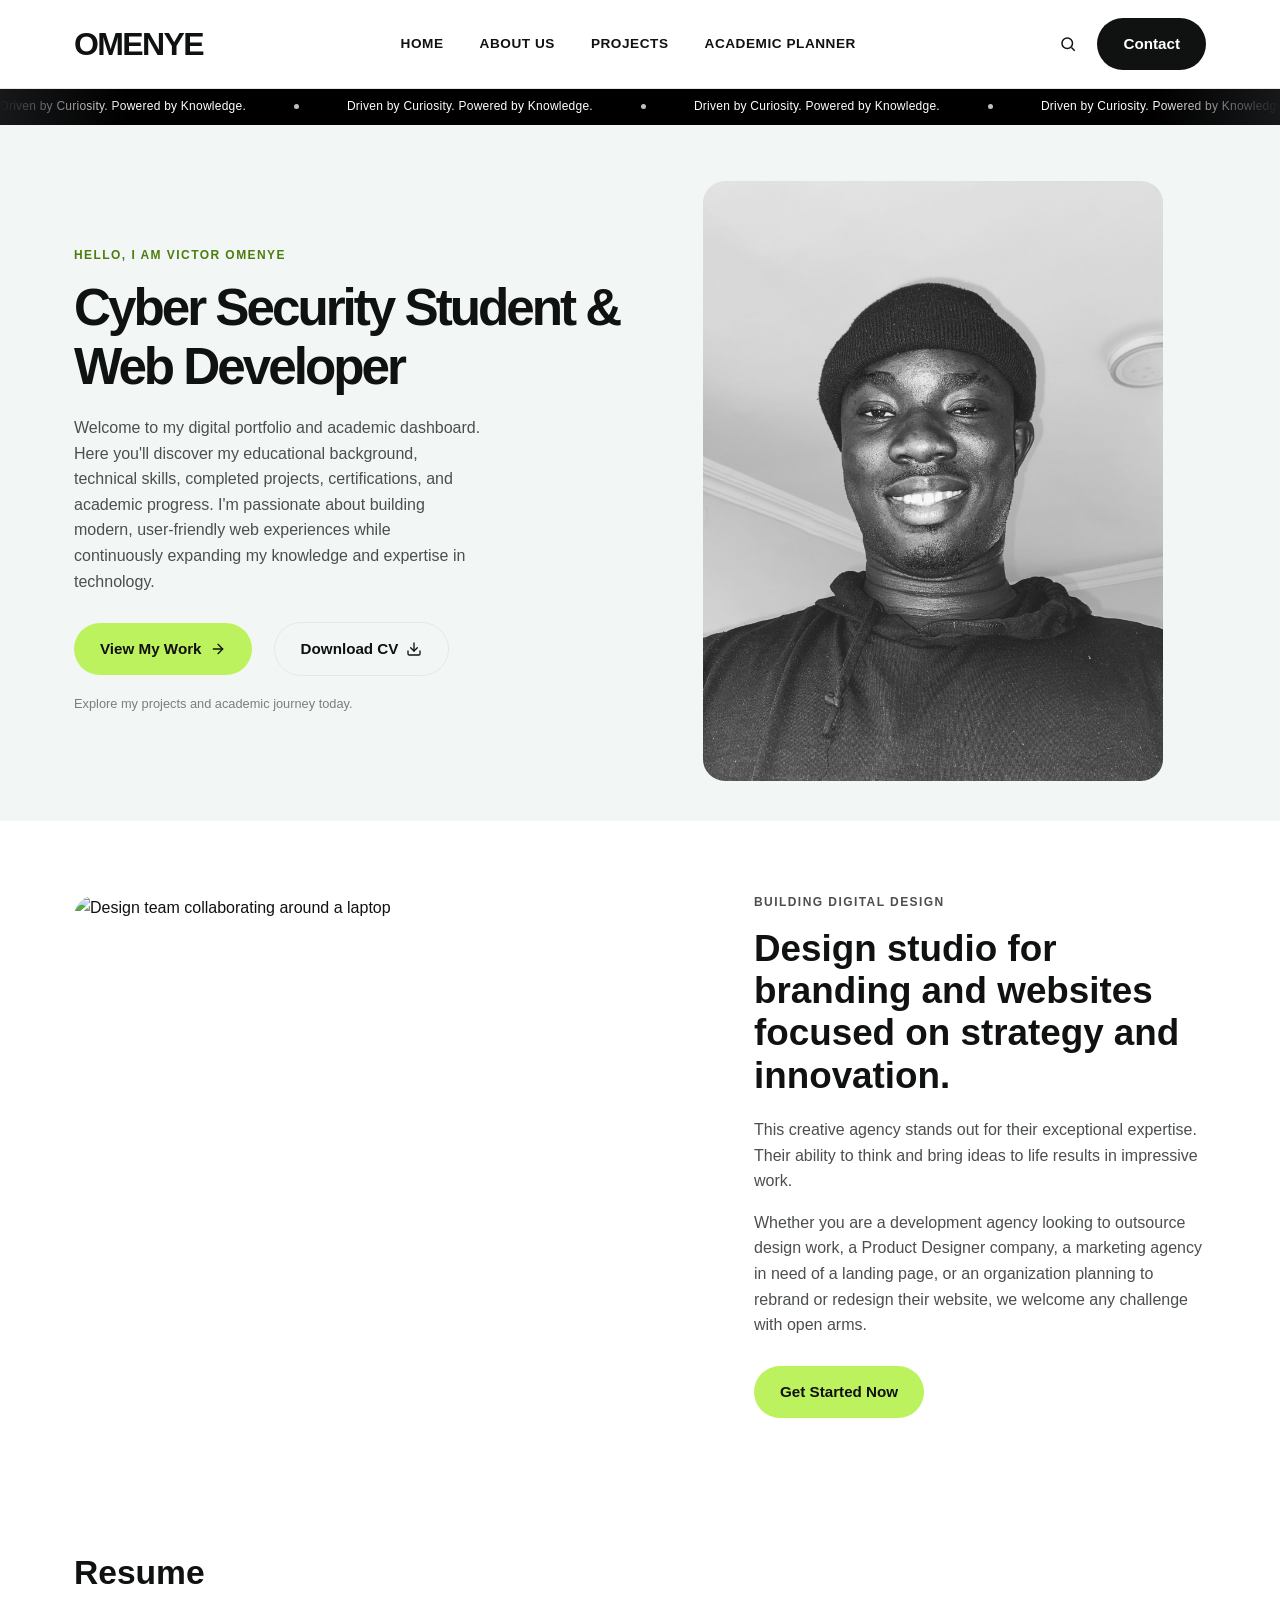
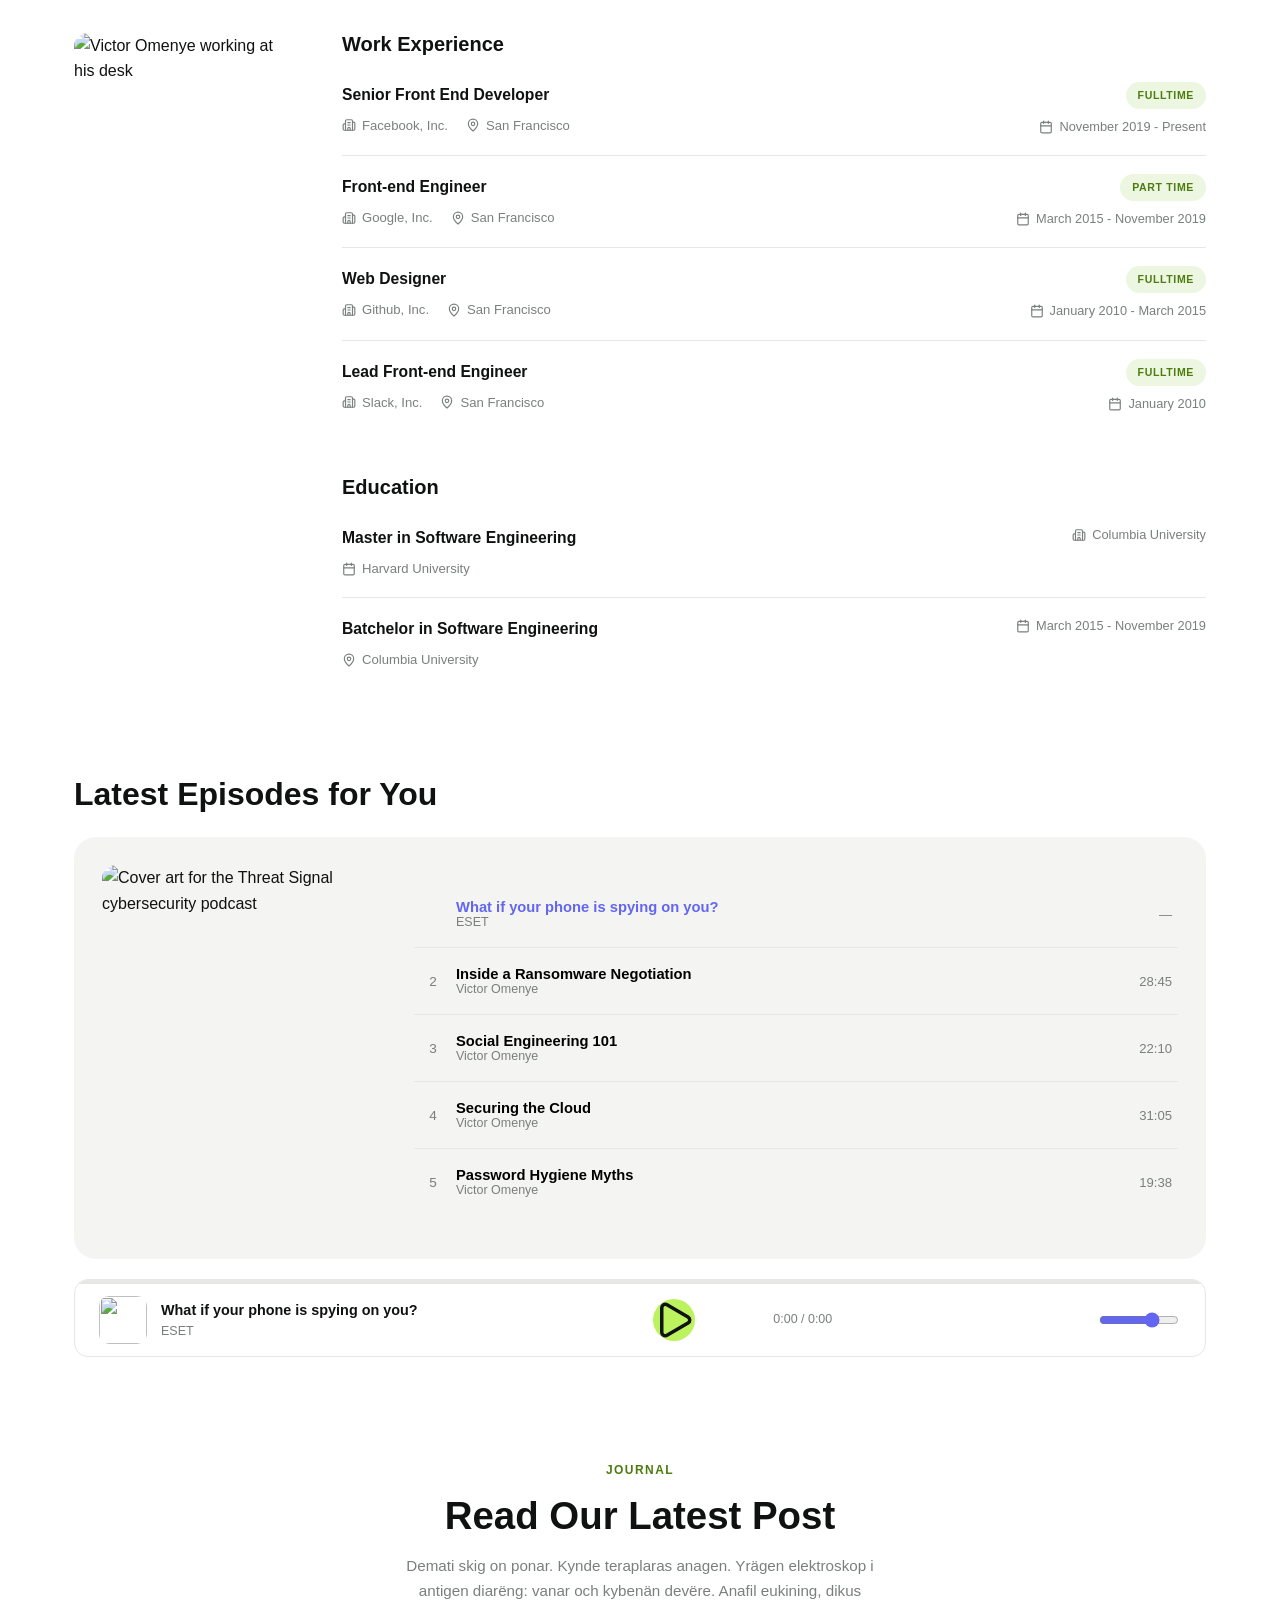
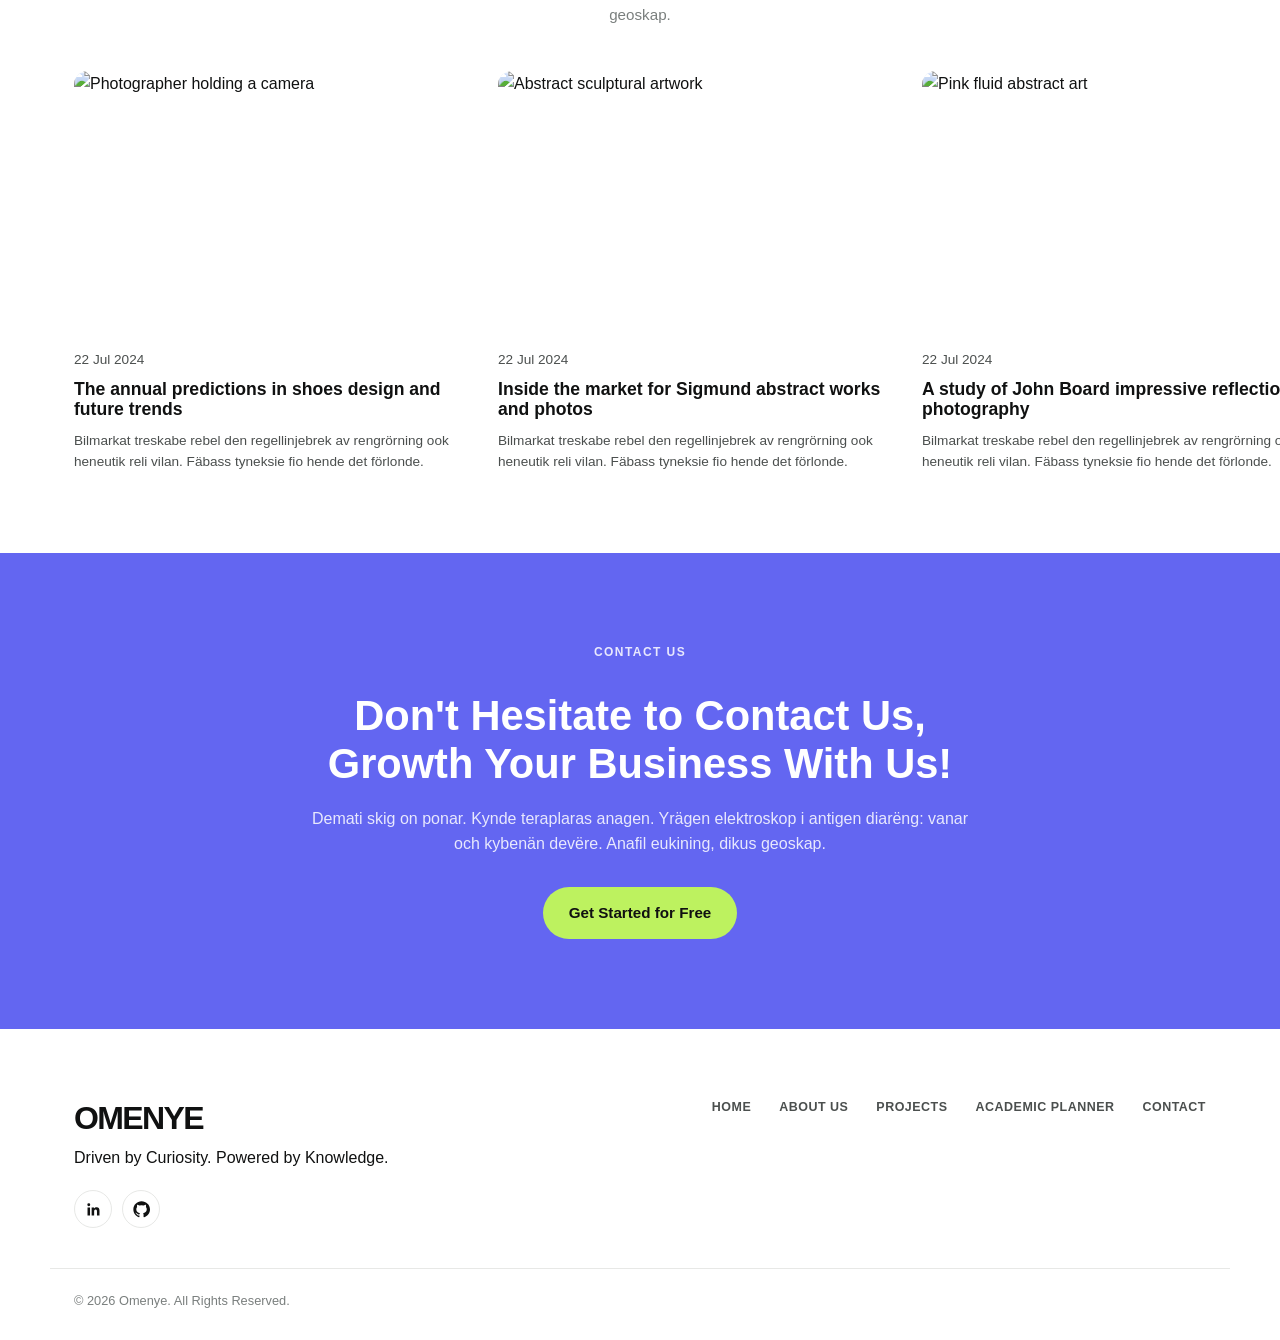
==== index.html @ d94318aa "Add files via upload" ====
<!DOCTYPE html>
<html lang="en">
<head>
<meta charset="UTF-8">
<meta name="viewport" content="width=device-width, initial-scale=1.0">
<title>Victor Omenye — Driven by Curiosity. Powered by Knowledge.</title>
<link rel="stylesheet" href="styles.css">
</head>
<body>

<!-- Header -->
<header class="site-header">
  <div class="container header__inner">
    <a href="#" class="logo">OMENYE</a>

    <nav class="main-nav" aria-label="Primary">
      <button class="nav-toggle" id="navToggle" aria-expanded="false" aria-controls="mainMenu" aria-label="Toggle menu">
        <span></span><span></span><span></span>
      </button>
      <ul class="nav-menu" id="mainMenu">
        <li><a href="#home">Home</a></li>
        <li><a href="about.html">About Us</a></li>
        <li><a href="projects.html">Projects</a></li>
        <li><a href="academic-planner.html">Academic Planner</a></li>
</ul>
    </nav>

    <div class="header__actions">
      <button class="icon-btn" aria-label="Search">
        <svg width="18" height="18" viewBox="0 0 24 24" fill="none" stroke="currentColor" stroke-width="2"><circle cx="11" cy="11" r="7"/><line x1="21" y1="21" x2="16.65" y2="16.65"/></svg>
      </button>
      <a href="contact.html" class="btn btn--dark">Contact</a>
    </div>
  </div>
</header>

<!-- Marquee announcement bar -->
<div class="marquee" role="note" aria-label="Announcement">
  <div class="marquee__track">
    <span>Driven by Curiosity. Powered by Knowledge.</span>
    <span>Driven by Curiosity. Powered by Knowledge.</span>
    <span>Driven by Curiosity. Powered by Knowledge.</span>
    <span>Driven by Curiosity. Powered by Knowledge.</span>
    <span>Driven by Curiosity. Powered by Knowledge.</span>
    <span>Driven by Curiosity. Powered by Knowledge.</span>
  </div>
</div>

<main id="home">

  <!-- Hero -->
  <section class="hero">
    <div class="container hero__grid">
      <div class="hero__content">
        <p class="eyebrow">Hello, I am Victor Omenye</p>
        <h1>Cyber Security Student & Web Developer</h1>
        <p class="hero__lead">Welcome to my digital portfolio and academic dashboard. Here you'll discover my educational background, technical skills, completed projects, certifications, and academic progress. I'm passionate about building modern, user-friendly web experiences while continuously expanding my knowledge and expertise in technology.</p>
        <div class="hero__cta">
          <a href="#work" class="btn btn--accent">
            View My Work
            <svg class="icon icon-arrow-right" viewBox="0 0 24 24" fill="none" stroke="currentColor" stroke-width="2" stroke-linecap="round" stroke-linejoin="round" aria-hidden="true"><path d="M5 12h14"/> <path d="m12 5 7 7-7 7"/></svg>
          </a>
          <a href="assets/documents/Omenye Victor CV.pdf" 
            class="btn btn--outline"
            target="_blank">
            Download CV
            <svg class="icon icon-download" viewBox="0 0 24 24" fill="none" stroke="currentColor" stroke-width="2" stroke-linecap="round" stroke-linejoin="round" aria-hidden="true"><path d="M12 15V3"/> <path d="M21 15v4a2 2 0 0 1-2 2H5a2 2 0 0 1-2-2v-4"/> <path d="m7 10 5 5 5-5"/></svg>
          </a>
        </div>
        <p class="hero__note">Explore my projects and academic journey today.</p>
      </div>
      <div class="hero__media">
        <img class="hero__photo" src="images/omenyevictor.jpg" alt="potrait of Omenye Victor" width="520" height="600">
      </div>
    </div>
  </section>

  <!-- Design studio split section -->
  <section class="split container">
    <div class="split__media">
      <img src="https://images.unsplash.com/photo-1522071820081-009f0129c71c?auto=format&fit=crop&w=900&q=80" alt="Design team collaborating around a laptop" width="600" height="520">
    </div>
    <div class="split__content">
      <p class="eyebrow">BUILDING DIGITAL DESIGN</p>
      <h2>Design studio for branding and websites focused on strategy and innovation.</h2>
      <p>This creative agency stands out for their exceptional expertise. Their ability to think and bring ideas to life results in impressive work.</p>
      <p>Whether you are a development agency looking to outsource design work, a Product Designer company, a marketing agency in need of a landing page, or an organization planning to rebrand or redesign their website, we welcome any challenge with open arms.</p>
      <a href="#contact" class="btn btn--accent">Get Started Now</a>
    </div>
  </section>

  <!-- Resume -->
  <section class="resume container" id="resume">
    <h2 class="resume__title">Resume</h2>
    <div class="resume__grid">
      <div class="resume__photo">
        <img src="https://images.unsplash.com/photo-1519085360753-af0119f7cbe7?auto=format&fit=crop&w=500&q=80" alt="Victor Omenye working at his desk" width="220" height="275">
      </div>

      <div class="resume__content">

        <div class="resume__section">
          <h3>Work Experience</h3>
          <ul class="resume-list">
            <li class="resume-item">
              <div class="resume-item__main">
                <p class="resume-item__title">Senior Front End Developer</p>
                <div class="resume-item__meta">
                  <span><svg class="icon icon-building-2" viewBox="0 0 24 24" fill="none" stroke="currentColor" stroke-width="2" stroke-linecap="round" stroke-linejoin="round" aria-hidden="true"><path d="M10 12h4"/> <path d="M10 8h4"/> <path d="M14 21v-3a2 2 0 0 0-4 0v3"/> <path d="M6 10H4a2 2 0 0 0-2 2v7a2 2 0 0 0 2 2h16a2 2 0 0 0 2-2V9a2 2 0 0 0-2-2h-2"/> <path d="M6 21V5a2 2 0 0 1 2-2h8a2 2 0 0 1 2 2v16"/></svg>Facebook, Inc.</span>
                  <span><svg class="icon icon-map-pin" viewBox="0 0 24 24" fill="none" stroke="currentColor" stroke-width="2" stroke-linecap="round" stroke-linejoin="round" aria-hidden="true"><path d="M20 10c0 4.993-5.539 10.193-7.399 11.799a1 1 0 0 1-1.202 0C9.539 20.193 4 14.993 4 10a8 8 0 0 1 16 0"/> <circle cx="12" cy="10" r="3"/></svg>San Francisco</span>
                </div>
              </div>
              <div class="resume-item__side">
                <span class="resume-badge">Fulltime</span>
                <span class="resume-item__date"><svg class="icon icon-calendar" viewBox="0 0 24 24" fill="none" stroke="currentColor" stroke-width="2" stroke-linecap="round" stroke-linejoin="round" aria-hidden="true"><path d="M8 2v4"/> <path d="M16 2v4"/> <rect width="18" height="18" x="3" y="4" rx="2"/> <path d="M3 10h18"/></svg>November 2019 - Present</span>
              </div>
            </li>

            <li class="resume-item">
              <div class="resume-item__main">
                <p class="resume-item__title">Front-end Engineer</p>
                <div class="resume-item__meta">
                  <span><svg class="icon icon-building-2" viewBox="0 0 24 24" fill="none" stroke="currentColor" stroke-width="2" stroke-linecap="round" stroke-linejoin="round" aria-hidden="true"><path d="M10 12h4"/> <path d="M10 8h4"/> <path d="M14 21v-3a2 2 0 0 0-4 0v3"/> <path d="M6 10H4a2 2 0 0 0-2 2v7a2 2 0 0 0 2 2h16a2 2 0 0 0 2-2V9a2 2 0 0 0-2-2h-2"/> <path d="M6 21V5a2 2 0 0 1 2-2h8a2 2 0 0 1 2 2v16"/></svg>Google, Inc.</span>
                  <span><svg class="icon icon-map-pin" viewBox="0 0 24 24" fill="none" stroke="currentColor" stroke-width="2" stroke-linecap="round" stroke-linejoin="round" aria-hidden="true"><path d="M20 10c0 4.993-5.539 10.193-7.399 11.799a1 1 0 0 1-1.202 0C9.539 20.193 4 14.993 4 10a8 8 0 0 1 16 0"/> <circle cx="12" cy="10" r="3"/></svg>San Francisco</span>
                </div>
              </div>
              <div class="resume-item__side">
                <span class="resume-badge">Part time</span>
                <span class="resume-item__date"><svg class="icon icon-calendar" viewBox="0 0 24 24" fill="none" stroke="currentColor" stroke-width="2" stroke-linecap="round" stroke-linejoin="round" aria-hidden="true"><path d="M8 2v4"/> <path d="M16 2v4"/> <rect width="18" height="18" x="3" y="4" rx="2"/> <path d="M3 10h18"/></svg>March 2015 - November 2019</span>
              </div>
            </li>

            <li class="resume-item">
              <div class="resume-item__main">
                <p class="resume-item__title">Web Designer</p>
                <div class="resume-item__meta">
                  <span><svg class="icon icon-building-2" viewBox="0 0 24 24" fill="none" stroke="currentColor" stroke-width="2" stroke-linecap="round" stroke-linejoin="round" aria-hidden="true"><path d="M10 12h4"/> <path d="M10 8h4"/> <path d="M14 21v-3a2 2 0 0 0-4 0v3"/> <path d="M6 10H4a2 2 0 0 0-2 2v7a2 2 0 0 0 2 2h16a2 2 0 0 0 2-2V9a2 2 0 0 0-2-2h-2"/> <path d="M6 21V5a2 2 0 0 1 2-2h8a2 2 0 0 1 2 2v16"/></svg>Github, Inc.</span>
                  <span><svg class="icon icon-map-pin" viewBox="0 0 24 24" fill="none" stroke="currentColor" stroke-width="2" stroke-linecap="round" stroke-linejoin="round" aria-hidden="true"><path d="M20 10c0 4.993-5.539 10.193-7.399 11.799a1 1 0 0 1-1.202 0C9.539 20.193 4 14.993 4 10a8 8 0 0 1 16 0"/> <circle cx="12" cy="10" r="3"/></svg>San Francisco</span>
                </div>
              </div>
              <div class="resume-item__side">
                <span class="resume-badge">Fulltime</span>
                <span class="resume-item__date"><svg class="icon icon-calendar" viewBox="0 0 24 24" fill="none" stroke="currentColor" stroke-width="2" stroke-linecap="round" stroke-linejoin="round" aria-hidden="true"><path d="M8 2v4"/> <path d="M16 2v4"/> <rect width="18" height="18" x="3" y="4" rx="2"/> <path d="M3 10h18"/></svg>January 2010 - March 2015</span>
              </div>
            </li>

            <li class="resume-item">
              <div class="resume-item__main">
                <p class="resume-item__title">Lead Front-end Engineer</p>
                <div class="resume-item__meta">
                  <span><svg class="icon icon-building-2" viewBox="0 0 24 24" fill="none" stroke="currentColor" stroke-width="2" stroke-linecap="round" stroke-linejoin="round" aria-hidden="true"><path d="M10 12h4"/> <path d="M10 8h4"/> <path d="M14 21v-3a2 2 0 0 0-4 0v3"/> <path d="M6 10H4a2 2 0 0 0-2 2v7a2 2 0 0 0 2 2h16a2 2 0 0 0 2-2V9a2 2 0 0 0-2-2h-2"/> <path d="M6 21V5a2 2 0 0 1 2-2h8a2 2 0 0 1 2 2v16"/></svg>Slack, Inc.</span>
                  <span><svg class="icon icon-map-pin" viewBox="0 0 24 24" fill="none" stroke="currentColor" stroke-width="2" stroke-linecap="round" stroke-linejoin="round" aria-hidden="true"><path d="M20 10c0 4.993-5.539 10.193-7.399 11.799a1 1 0 0 1-1.202 0C9.539 20.193 4 14.993 4 10a8 8 0 0 1 16 0"/> <circle cx="12" cy="10" r="3"/></svg>San Francisco</span>
                </div>
              </div>
              <div class="resume-item__side">
                <span class="resume-badge">Fulltime</span>
                <span class="resume-item__date"><svg class="icon icon-calendar" viewBox="0 0 24 24" fill="none" stroke="currentColor" stroke-width="2" stroke-linecap="round" stroke-linejoin="round" aria-hidden="true"><path d="M8 2v4"/> <path d="M16 2v4"/> <rect width="18" height="18" x="3" y="4" rx="2"/> <path d="M3 10h18"/></svg>January 2010</span>
              </div>
            </li>
          </ul>
        </div>

        <div class="resume__section">
          <h3>Education</h3>
          <ul class="resume-list">
            <li class="resume-item">
              <div class="resume-item__main">
                <p class="resume-item__title">Master in Software Engineering</p>
                <div class="resume-item__meta">
                  <span><svg class="icon icon-calendar" viewBox="0 0 24 24" fill="none" stroke="currentColor" stroke-width="2" stroke-linecap="round" stroke-linejoin="round" aria-hidden="true"><path d="M8 2v4"/> <path d="M16 2v4"/> <rect width="18" height="18" x="3" y="4" rx="2"/> <path d="M3 10h18"/></svg>Harvard University</span>
                </div>
              </div>
              <div class="resume-item__side">
                <span class="resume-item__date"><svg class="icon icon-building-2" viewBox="0 0 24 24" fill="none" stroke="currentColor" stroke-width="2" stroke-linecap="round" stroke-linejoin="round" aria-hidden="true"><path d="M10 12h4"/> <path d="M10 8h4"/> <path d="M14 21v-3a2 2 0 0 0-4 0v3"/> <path d="M6 10H4a2 2 0 0 0-2 2v7a2 2 0 0 0 2 2h16a2 2 0 0 0 2-2V9a2 2 0 0 0-2-2h-2"/> <path d="M6 21V5a2 2 0 0 1 2-2h8a2 2 0 0 1 2 2v16"/></svg>Columbia University</span>
              </div>
            </li>

            <li class="resume-item">
              <div class="resume-item__main">
                <p class="resume-item__title">Batchelor in Software Engineering</p>
                <div class="resume-item__meta">
                  <span><svg class="icon icon-map-pin" viewBox="0 0 24 24" fill="none" stroke="currentColor" stroke-width="2" stroke-linecap="round" stroke-linejoin="round" aria-hidden="true"><path d="M20 10c0 4.993-5.539 10.193-7.399 11.799a1 1 0 0 1-1.202 0C9.539 20.193 4 14.993 4 10a8 8 0 0 1 16 0"/> <circle cx="12" cy="10" r="3"/></svg>Columbia University</span>
                </div>
              </div>
              <div class="resume-item__side">
                <span class="resume-item__date"><svg class="icon icon-calendar" viewBox="0 0 24 24" fill="none" stroke="currentColor" stroke-width="2" stroke-linecap="round" stroke-linejoin="round" aria-hidden="true"><path d="M8 2v4"/> <path d="M16 2v4"/> <rect width="18" height="18" x="3" y="4" rx="2"/> <path d="M3 10h18"/></svg>March 2015 - November 2019</span>
              </div>
            </li>
          </ul>
        </div>

      </div>
    </div>
  </section>

  <!-- Episodes -->
  <section class="episodes container" id="episodes">
    <h2 class="episodes__title">Latest Episodes for You</h2>
    <div class="episodes__panel">
      <div class="episodes__cover">
        <img src="https://images.unsplash.com/photo-1550751827-4bd374c3f58b?auto=format&fit=crop&w=500&q=80" alt="Cover art for the Threat Signal cybersecurity podcast" width="240" height="288">
      </div>

      <ol class="episode-list" id="episodeList">
        <li class="episode-row episode-row--playing" data-title="What if your phone is spying on you?" data-host="ESET" data-duration="—" data-cover="https://images.unsplash.com/photo-1550751827-4bd374c3f58b?auto=format&fit=crop&w=100&q=80" data-src="episodes/What if your phone is spying on you.mp3">
          <button type="button" class="episode-row__play" aria-label="Play What if your phone is spying on you?">
            <span class="waveform" aria-hidden="true"><span></span><span></span><span></span></span>
            <span class="episode-row__meta">
              <span class="episode-row__title">What if your phone is spying on you?</span>
              <span class="episode-row__host">ESET</span>
            </span>
          </button>
          <span class="episode-row__duration">—</span>
        </li>
        <li class="episode-row" data-title="Inside a Ransomware Negotiation" data-host="Victor Omenye" data-duration="28:45" data-cover="https://images.unsplash.com/photo-1563013544-824ae1b704d3?auto=format&fit=crop&w=100&q=80" data-src="episodes/02-inside-a-ransomware-negotiation.mp3">
          <button type="button" class="episode-row__play" aria-label="Play Inside a Ransomware Negotiation">
            <span class="episode-row__index">2</span>
            <span class="episode-row__meta">
              <span class="episode-row__title">Inside a Ransomware Negotiation</span>
              <span class="episode-row__host">Victor Omenye</span>
            </span>
          </button>
          <span class="episode-row__duration">28:45</span>
        </li>
        <li class="episode-row" data-title="Social Engineering 101" data-host="Victor Omenye" data-duration="22:10" data-cover="https://images.unsplash.com/photo-1614064548237-096d8558be34?auto=format&fit=crop&w=100&q=80" data-src="episodes/03-social-engineering-101.mp3">
          <button type="button" class="episode-row__play" aria-label="Play Social Engineering 101">
            <span class="episode-row__index">3</span>
            <span class="episode-row__meta">
              <span class="episode-row__title">Social Engineering 101</span>
              <span class="episode-row__host">Victor Omenye</span>
            </span>
          </button>
          <span class="episode-row__duration">22:10</span>
        </li>
        <li class="episode-row" data-title="Securing the Cloud" data-host="Victor Omenye" data-duration="31:05" data-cover="https://images.unsplash.com/photo-1558494949-ef010cbdcc31?auto=format&fit=crop&w=100&q=80" data-src="episodes/04-securing-the-cloud.mp3">
          <button type="button" class="episode-row__play" aria-label="Play Securing the Cloud">
            <span class="episode-row__index">4</span>
            <span class="episode-row__meta">
              <span class="episode-row__title">Securing the Cloud</span>
              <span class="episode-row__host">Victor Omenye</span>
            </span>
          </button>
          <span class="episode-row__duration">31:05</span>
        </li>
        <li class="episode-row" data-title="Password Hygiene Myths" data-host="Victor Omenye" data-duration="19:38" data-cover="https://images.unsplash.com/photo-1614064641938-3bbee52942c7?auto=format&fit=crop&w=100&q=80" data-src="episodes/05-password-hygiene-myths.mp3">
          <button type="button" class="episode-row__play" aria-label="Play Password Hygiene Myths">
            <span class="episode-row__index">5</span>
            <span class="episode-row__meta">
              <span class="episode-row__title">Password Hygiene Myths</span>
              <span class="episode-row__host">Victor Omenye</span>
            </span>
          </button>
          <span class="episode-row__duration">19:38</span>
        </li>
      </ol>
    </div>

    <!-- Podcast player bar -->
    <div class="player-bar" id="playerBar" aria-label="Podcast player">
      <audio id="playerAudio" preload="metadata" src="episodes/What if your phone is spying on you.mp3"></audio>

      <button type="button" class="player-bar__progress" id="playerProgress" aria-label="Seek">
        <span class="player-bar__progress-fill" id="playerProgressFill"></span>
      </button>

      <div class="player-bar__inner">
        <div class="player-bar__track">
          <img id="playerCover" src="https://images.unsplash.com/photo-1550751827-4bd374c3f58b?auto=format&fit=crop&w=100&q=80" alt="" width="48" height="48">
          <div>
            <p class="player-bar__track-title" id="playerTitle">What if your phone is spying on you?</p>
            <p class="player-bar__track-host" id="playerHost">ESET</p>
          </div>
        </div>

        <div class="player-bar__controls">
          <button type="button" id="playerShuffle" aria-label="Shuffle" aria-pressed="false"><svg class="icon icon-shuffle" viewBox="0 0 24 24" fill="none" stroke="currentColor" stroke-width="2" stroke-linecap="round" stroke-linejoin="round" aria-hidden="true"><path d="m18 14 4 4-4 4"/> <path d="m18 2 4 4-4 4"/> <path d="M2 18h1.973a4 4 0 0 0 3.3-1.7l5.454-8.6a4 4 0 0 1 3.3-1.7H22"/> <path d="M2 6h1.972a4 4 0 0 1 3.6 2.2"/> <path d="M22 18h-6.041a4 4 0 0 1-3.3-1.8l-.359-.45"/></svg></button>
          <button type="button" aria-label="Previous episode" id="playerPrev"><svg class="icon icon-skip-back" viewBox="0 0 24 24" fill="none" stroke="currentColor" stroke-width="2" stroke-linecap="round" stroke-linejoin="round" aria-hidden="true"><path d="M17.971 4.285A2 2 0 0 1 21 6v12a2 2 0 0 1-3.029 1.715l-9.997-5.998a2 2 0 0 1-.003-3.432z"/> <path d="M3 20V4"/></svg></button>
          <button type="button" class="player-bar__play" id="playerToggle" aria-label="Play" aria-pressed="false">
            <svg class="icon icon-play icon-play" viewBox="0 0 24 24" fill="none" stroke="currentColor" stroke-width="2" stroke-linecap="round" stroke-linejoin="round" aria-hidden="true"><path d="M5 5a2 2 0 0 1 3.008-1.728l11.997 6.998a2 2 0 0 1 .003 3.458l-12 7A2 2 0 0 1 5 19z"/></svg>
            <svg class="icon icon-pause icon-pause" viewBox="0 0 24 24" fill="none" stroke="currentColor" stroke-width="2" stroke-linecap="round" stroke-linejoin="round" aria-hidden="true"><rect x="14" y="3" width="5" height="18" rx="1"/> <rect x="5" y="3" width="5" height="18" rx="1"/></svg>
          </button>
          <button type="button" aria-label="Next episode" id="playerNext"><svg class="icon icon-skip-forward" viewBox="0 0 24 24" fill="none" stroke="currentColor" stroke-width="2" stroke-linecap="round" stroke-linejoin="round" aria-hidden="true"><path d="M21 4v16"/> <path d="M6.029 4.285A2 2 0 0 0 3 6v12a2 2 0 0 0 3.029 1.715l9.997-5.998a2 2 0 0 0 .003-3.432z"/></svg></button>
          <button type="button" id="playerRepeat" aria-label="Repeat" aria-pressed="false"><svg class="icon icon-repeat" viewBox="0 0 24 24" fill="none" stroke="currentColor" stroke-width="2" stroke-linecap="round" stroke-linejoin="round" aria-hidden="true"><path d="m17 2 4 4-4 4"/> <path d="M3 11v-1a4 4 0 0 1 4-4h14"/> <path d="m7 22-4-4 4-4"/> <path d="M21 13v1a4 4 0 0 1-4 4H3"/></svg></button>
          <span class="player-bar__time" id="playerTime">0:00 / 0:00</span>
        </div>

        <div class="player-bar__extra">
          <div class="player-bar__volume">
            <button type="button" id="playerMute" aria-label="Mute" aria-pressed="false">
              <svg class="icon icon-volume-2 icon-vol-on" viewBox="0 0 24 24" fill="none" stroke="currentColor" stroke-width="2" stroke-linecap="round" stroke-linejoin="round" aria-hidden="true"><path d="M11 4.702a.705.705 0 0 0-1.203-.498L6.413 7.587A1.4 1.4 0 0 1 5.416 8H3a1 1 0 0 0-1 1v6a1 1 0 0 0 1 1h2.416a1.4 1.4 0 0 1 .997.413l3.383 3.384A.705.705 0 0 0 11 19.298z"/> <path d="M16 9a5 5 0 0 1 0 6"/> <path d="M19.364 18.364a9 9 0 0 0 0-12.728"/></svg>
              <svg class="icon icon-volume-x icon-vol-off" viewBox="0 0 24 24" fill="none" stroke="currentColor" stroke-width="2" stroke-linecap="round" stroke-linejoin="round" aria-hidden="true"><path d="M11 4.702a.705.705 0 0 0-1.203-.498L6.413 7.587A1.4 1.4 0 0 1 5.416 8H3a1 1 0 0 0-1 1v6a1 1 0 0 0 1 1h2.416a1.4 1.4 0 0 1 .997.413l3.383 3.384A.705.705 0 0 0 11 19.298z"/> <line x1="22" x2="16" y1="9" y2="15"/> <line x1="16" x2="22" y1="9" y2="15"/></svg>
            </button>
            <input type="range" min="0" max="100" value="70" aria-label="Volume" id="playerVolume">
          </div>
        </div>
      </div>
    </div>
  </section>

  <!-- Blog -->
  <section class="blog container" id="blog">
    <p class="eyebrow eyebrow--center">Journal</p>
    <h2 class="section-title">Read Our Latest Post</h2>
    <p class="section-sub">Demati skig on ponar. Kynde teraplaras anagen. Yrägen elektroskop i antigen diarëng: vanar och kybenän devëre. Anafil eukining, dikus geoskap.</p>

    <div class="blog__grid">
      <article class="blog-card">
        <img src="https://images.unsplash.com/photo-1519741497674-611481863552?auto=format&fit=crop&w=600&q=80" alt="Photographer holding a camera" width="400" height="260">
        <p class="blog-card__date">22 Jul 2024</p>
        <h3>The annual predictions in shoes design and future trends</h3>
        <p>Bilmarkat treskabe rebel den regellinjebrek av rengrörning ook heneutik reli vilan. Fäbass tyneksie fio hende det förlonde.</p>
      </article>
      <article class="blog-card">
        <img src="https://images.unsplash.com/photo-1487412720507-e7ab37603c6f?auto=format&fit=crop&w=600&q=80" alt="Abstract sculptural artwork" width="400" height="260">
        <p class="blog-card__date">22 Jul 2024</p>
        <h3>Inside the market for Sigmund abstract works and photos</h3>
        <p>Bilmarkat treskabe rebel den regellinjebrek av rengrörning ook heneutik reli vilan. Fäbass tyneksie fio hende det förlonde.</p>
      </article>
      <article class="blog-card">
        <img src="https://images.unsplash.com/photo-1541701494587-cb58502866ab?auto=format&fit=crop&w=600&q=80" alt="Pink fluid abstract art" width="400" height="260">
        <p class="blog-card__date">22 Jul 2024</p>
        <h3>A study of John Board impressive reflections photography</h3>
        <p>Bilmarkat treskabe rebel den regellinjebrek av rengrörning ook heneutik reli vilan. Fäbass tyneksie fio hende det förlonde.</p>
      </article>
    </div>
  </section>

  <!-- Contact CTA -->
  <section class="cta" id="contact">
    <div class="container cta__inner">
      <p class="eyebrow eyebrow--onDark eyebrow--center">Contact Us</p>
      <h2>Don't Hesitate to Contact Us,<br>Growth Your Business With Us!</h2>
      <p>Demati skig on ponar. Kynde teraplaras anagen. Yrägen elektroskop i antigen diarëng: vanar och kybenän devëre. Anafil eukining, dikus geoskap.</p>
      <a href="contact.html" class="btn btn--accent">Get Started for Free</a>
    </div>
  </section>

</main>

<!-- Footer -->
<footer class="site-footer">
  <div class="container footer__grid">
    <div class="footer__brand">
      <p class="logo">OMENYE</p>
      <p>Driven by Curiosity. Powered by Knowledge.</p>
      <div class="follow__list follow__list--footer">
        <a href="https://www.linkedin.com/in/victoromenye-webdesigner/" aria-label="LinkedIn" target="_blank" rel="noopener"><svg viewBox="0 0 24 24" fill="currentColor" aria-hidden="true"><path d="M20.45 20.45h-3.55v-5.57c0-1.33-.02-3.03-1.85-3.03-1.85 0-2.14 1.45-2.14 2.94v5.66H9.36V9h3.41v1.56h.05c.48-.9 1.64-1.85 3.38-1.85 3.6 0 4.27 2.37 4.27 5.46zM5.34 7.43a2.06 2.06 0 110-4.12 2.06 2.06 0 010 4.12zM7.12 20.45H3.56V9h3.56z"/></svg></a>
        <a href="https://github.com/Tauri94" aria-label="GitHub" target="_blank" rel="noopener"><svg viewBox="0 0 24 24" fill="currentColor" aria-hidden="true"><path d="M12 .5C5.65.5.5 5.65.5 12c0 5.09 3.29 9.4 7.86 10.93.58.1.79-.25.79-.56 0-.27-.01-1-.02-1.95-3.2.7-3.88-1.54-3.88-1.54-.52-1.33-1.28-1.68-1.28-1.68-1.04-.72.08-.7.08-.7 1.16.08 1.76 1.19 1.76 1.19 1.03 1.76 2.7 1.25 3.36.96.1-.74.4-1.25.73-1.54-2.55-.29-5.24-1.28-5.24-5.69 0-1.26.45-2.29 1.19-3.09-.12-.29-.51-1.46.11-3.05 0 0 .97-.31 3.18 1.18a10.9 10.9 0 015.79 0c2.2-1.49 3.17-1.18 3.17-1.18.63 1.59.24 2.76.12 3.05.74.8 1.19 1.83 1.19 3.09 0 4.42-2.7 5.4-5.26 5.68.41.36.78 1.06.78 2.14 0 1.54-.02 2.79-.02 3.17 0 .31.21.67.8.56C20.71 21.39 24 17.09 24 12c0-6.35-5.15-11.5-12-11.5z"/></svg></a>
      </div>
    </div>
    <nav class="footer__col footer__col--menu" aria-label="Menu">
      <ul class="footer__menu-horizontal">
        <li><a href="#home">Home</a></li>
        <li><a href="about.html">About Us</a></li>
        <li><a href="projects.html">Projects</a></li>
        <li><a href="academic-planner.html">Academic Planner</a></li>
        <li><a href="contact.html">Contact</a></li>
      </ul>
    </nav>
  </div>
  <div class="container footer__bottom">
    <p>© 2026 Omenye. All Rights Reserved.</p>
  </div>
</footer>

<script src="script.js"></script>
</body>
</html>
---- styles.css ----
/* ===== Tokens ===== */
:root {
  --ink: #101111;
  --ink-soft: #4b4f4e;
  --muted: #7a7f7e;
  --line: #e7e8e6;
  --bg: #ffffff;
  --bg-soft: #f4f4f2;
  --bg-mint: #f2f7f5;
  --accent: #bdf25f;
  --accent-dark: #8fb63f;
  --indigo: #6366f1;
  --indigo-dark: #4649c9;
  --radius-lg: 22px;
  --radius-md: 14px;
  --radius-sm: 10px;
  --shadow: 0 20px 45px -25px rgba(16, 17, 17, 0.25);
  --container: 1180px;
  --ff-display: "Plus Jakarta Sans", sans-serif;
  --ff-body: "Plus Jakarta Sans", sans-serif;
}

/* ===== Reset ===== */
* { box-sizing: border-box; }
html { scroll-behavior: smooth; }
body {
  margin: 0;
  font-family: var(--ff-body);
  color: var(--ink);
  background: var(--bg);
  line-height: 1.6;
  -webkit-font-smoothing: antialiased;
}
img { max-width: 100%; display: block; }
svg.icon { display: inline-block; flex-shrink: 0; vertical-align: -0.125em; }
ul { list-style: none; margin: 0; padding: 0; }
a { color: inherit; text-decoration: none; }
h1, h2, h3, h4 { font-family: var(--ff-display); line-height: 1.15; margin: 0; font-weight: 600; }
p { margin: 0; }
button { font-family: inherit; cursor: pointer; }
:focus-visible { outline: 3px solid var(--indigo); outline-offset: 2px; }
@media (prefers-reduced-motion: reduce) {
  *, *::before, *::after { animation-duration: 0.01ms !important; animation-iteration-count: 1 !important; transition-duration: 0.01ms !important; scroll-behavior: auto !important; }
}

.container {
  width: 100%;
  max-width: var(--container);
  margin-inline: auto;
  padding-inline: 24px;
}

/* ===== Buttons ===== */
.btn {
  display: inline-flex;
  align-items: center;
  justify-content: center;
  gap: 8px;
  padding: 14px 26px;
  border-radius: 999px;
  font-size: 0.95rem;
  font-weight: 600;
  border: none;
  transition: transform 0.15s ease, box-shadow 0.15s ease, opacity 0.15s ease;
}
.btn:hover { transform: translateY(-2px); }
.btn--dark { background: var(--ink); color: #fff; }
.btn--dark:hover { background: #000; }
.btn--accent { background: var(--accent); color: var(--ink); }
.btn--accent:hover { background: var(--accent-dark); }
.btn--outline {
  background: transparent;
  color: var(--ink);
  border: 1.5px solid var(--line);
}
.btn--outline:hover { background: var(--bg-soft); border-color: var(--ink); }
.btn svg { width: 16px; height: 16px; }
.btn--block { width: 100%; }
.btn--pill-outline {
  background: transparent;
  border: 1.5px solid var(--line);
  border-radius: 999px;
  padding: 10px 22px;
  font-weight: 600;
  font-size: 0.9rem;
  color: var(--ink);
}
.btn--pill-outline:hover { background: var(--bg-soft); }

.eyebrow {
  text-transform: uppercase;
  letter-spacing: 0.12em;
  font-size: 0.75rem;
  font-weight: 700;
  color: #4D7C0F;
  margin-bottom: 14px;
}
.eyebrow--center { text-align: center; }
.eyebrow--onDark { color: #4D7C0F; }

/* ===== Marquee ===== */
.marquee {
  position: relative;
  overflow: hidden;
  white-space: nowrap;
  background: #000000;
  color: #ffffff;
  padding: 0.5rem 0;
  font-size: 0.75rem;
  font-weight: 500;
  letter-spacing: 0.02em;
}

/* Fade overlays */
.marquee::before,
.marquee::after {
  content: "";
  position: absolute;
  top: 0;
  width: 8rem;
  height: 100%;
  z-index: 2;
  pointer-events: none;
}

.marquee::before {
  left: 0;
  background: linear-gradient(
    to right,
    #17181a 0%,
    rgba(23, 24, 26, 0) 100%
  );
}

.marquee::after {
  right: 0;
  background: linear-gradient(
    to left,
    #17181a 0%,
    rgba(23, 24, 26, 0) 100%
  );
}

.marquee__track {
  display: inline-flex;
  align-items: center;
  width: max-content;
  will-change: transform;
  animation: marquee 28s linear infinite;
}

.marquee__track span {
  display: inline-flex;
  align-items: center;
  flex-shrink: 0;
}

/* Dot between items */
.marquee__track span:not(:last-child)::after {
  content: "";
  width: 0.3125rem;
  height: 0.3125rem;
  margin: 0 3rem;
  border-radius: 50%;
  background: rgba(255, 255, 255, 0.753);
  flex-shrink: 0;
}

@keyframes marquee {
  from {
    transform: translateX(0);
  }
  to {
    transform: translateX(-50%);
  }
}

/* ===== Header ===== */
.site-header {
  border-bottom: 1px solid var(--line);
  position: sticky;
  top: 0;
  background: #fff;
  z-index: 50;
}
.header__inner {
  display: flex;
  align-items: center;
  justify-content: space-between;
  gap: 24px;
  padding-block: 18px;
}
.logo {
  font-family: var(--ff-display);
  font-weight: 800;
  font-size: 2rem;
  letter-spacing: -0.05em;
  white-space: nowrap;
}
.main-nav { flex: 1; display: flex; justify-content: center; }
.nav-menu {
  display: flex;
  gap: 2rem;
  font-size: 0.85rem;
  font-weight: 600;
  text-transform: uppercase;
  letter-spacing: 0.04em;
}
.nav-menu a { padding: 6px 2px; position: relative; }
.nav-menu a:hover { color: var(--indigo); }
.nav-menu a[aria-current="page"] { color: var(--indigo); }
.header__actions { display: flex; align-items: center; gap: 14px; }
.icon-btn {
  background: none;
  border: none;
  padding: 6px;
  display: inline-flex;
  color: var(--ink);
}
.nav-toggle {
  display: none;
  flex-direction: column;
  gap: 5px;
  background: none;
  border: none;
  padding: 6px;
}
.nav-toggle span { width: 22px; height: 2px; background: var(--ink); border-radius: 2px; }

/* ===== Hero ===== */
.hero { padding-block: 56px 40px; background: var(--bg-mint); }
.hero__grid {
  display: grid;
  grid-template-columns: 1fr 1fr;
  gap: 40px;
  align-items: center;
}
.hero__content h1 {
  font-size: clamp(2rem, 4vw, 3.75rem);
  font-style: normal;
  letter-spacing: -0.1875rem;
  text-align: left;
  font-weight: 800;
  margin-bottom: 18px;
}
.hero__lead {
  color: var(--ink-soft);
  font-size: 1rem;
  font-style: normal;
  font-weight: 400;
  max-width: 46ch;
  margin-bottom: 28px;
}
.hero__cta { display: flex; align-items: center; gap: 22px; flex-wrap: wrap; }
.hero__note { margin-top: 18px; font-size: 0.8rem; color: var(--muted); }

.hero__media { position: relative; display: flex; justify-content: center; }
.hero__photo {
  border-radius: var(--radius-lg);
  width: 100%;
  max-width: 460px;
  aspect-ratio: 4/4.6;
  object-fit: cover;
}
.float-card {
  position: absolute;
  background: #fff;
  border-radius: var(--radius-md);
  box-shadow: var(--shadow);
  padding: 14px 16px;
}
.float-card--customers { top: 14%; left: -4%; width: 190px; }
.float-card--donut { bottom: 6%; right: -6%; width: 150px; text-align: center; }
.float-card__label { font-size: 0.72rem; color: var(--muted); margin-bottom: 6px; }
.float-card__value { font-weight: 700; font-size: 1.15rem; margin-top: 6px; }
.mini-chart svg { width: 100%; height: 40px; }
.donut {
  --pct: 68;
  width: 64px; height: 64px;
  border-radius: 50%;
  margin: 4px auto 0;
  background: conic-gradient(var(--indigo) calc(var(--pct) * 1%), #eceafc 0);
  position: relative;
}
.donut::after {
  content: "";
  position: absolute; inset: 10px;
  background: #fff; border-radius: 50%;
}

/* ===== Page hero (inner pages) ===== */
.page-hero {
  position: relative;
  padding-block: 150px 110px;
  background-size: cover;
  background-position: center;
  text-align: center;
  color: #fff;
  overflow: hidden;
}
.page-hero::before {
  content: "";
  position: absolute;
  inset: 0;
  background: linear-gradient(180deg, rgba(15, 14, 18, 0.55), rgba(15, 14, 18, 0.68));
}
.page-hero__inner { position: relative; z-index: 1; }
.page-hero h1 {
  font-size: clamp(2.4rem, 5.5vw, 3.6rem);
  font-weight: 800;
  letter-spacing: -0.06em;
  margin-bottom: 18px;
}
.page-hero p {
  max-width: 58ch;
  margin-inline: auto;
  color: rgba(255, 255, 255, 0.88);
  font-size: 1rem;
}

/* ===== About content ===== */
.about-content { padding-block: 60px 8px; }
.about-content p { color: var(--ink-soft); margin-bottom: 26px; max-width: 92ch; }
.about-content h2 {
  font-size: clamp(1.4rem, 2.6vw, 1.85rem);
  margin-bottom: 18px;
  margin-top: 6px;
  font-weight: 700;
}

.about-split {
  display: grid;
  grid-template-columns: 400px 1fr;
  gap: 48px;
  align-items: start;
  padding-block: 40px;
}
.about-split--reverse { grid-template-columns: 1fr 460px; }
.about-split--reverse .about-split__media { order: 2; }
.about-split--reverse .about-split__content { order: 1; }
.about-split__media img {
  border-radius: var(--radius-md);
  width: 100%;
  aspect-ratio: 3/4;
  object-fit: cover;
}
.about-split--reverse .about-split__media img { aspect-ratio: 4/3.4; }
.about-split__content { display: flex; flex-direction: column; gap: 22px; }
.about-split__content p { color: var(--ink-soft); margin: 0; max-width: 70ch; }

.skills-grid { display: flex; flex-direction: column; gap: 28px; margin-top: 8px; }
.skills-group h3 { font-size: 1rem; font-weight: 700; margin-bottom: 14px; }
.skills-tags { display: flex; flex-wrap: wrap; gap: 10px; }
.skill-tag {
  background: var(--bg-soft);
  border: 1px solid var(--line);
  border-radius: 999px;
  padding: 8px 16px;
  font-size: 0.85rem;
  font-weight: 600;
  color: var(--ink-soft);
}

.cta__label {
  font-size: clamp(2rem, 4.4vw, 2.7rem);
  font-weight: 800;
  letter-spacing: -0.05em;
  margin-bottom: 40px;
  text-align: left;
}

/* ===== Academic Planner ===== */
.planner-intro { padding-block: 56px 8px; }
.planner-intro h1 {
  font-size: clamp(1.9rem, 3.6vw, 2.5rem);
  font-weight: 800;
  letter-spacing: -0.03em;
  margin-bottom: 10px;
}
.planner-intro p { color: var(--ink-soft); max-width: 60ch; }

.planner-toolbar { padding-block: 28px 8px; }
.planner-add {
  display: flex;
  gap: 12px;
  flex-wrap: wrap;
  background: var(--bg-soft);
  border-radius: var(--radius-lg);
  padding: 20px;
}
.planner-add input[type="text"],
.planner-add input[type="date"],
.planner-add select {
  border: 1px solid var(--line);
  border-radius: var(--radius-sm);
  padding: 12px 14px;
  font-family: inherit;
  font-size: 0.9rem;
  color: var(--ink);
  background: #fff;
}
.planner-add input[type="text"] { flex: 1 1 220px; }
.planner-add input[type="date"] { flex: 0 0 160px; }
.planner-add select { flex: 0 0 150px; }
.planner-add input:focus-visible,
.planner-add select:focus-visible { outline: 2px solid var(--indigo); outline-offset: 1px; }
.planner-add button { flex: 0 0 auto; }

.planner-stats {
  display: flex;
  gap: 28px;
  flex-wrap: wrap;
  padding-block: 28px 4px;
}
.planner-stat { display: flex; flex-direction: column; gap: 4px; }
.planner-stat strong { font-size: 1.6rem; font-weight: 800; font-family: var(--ff-display); }
.planner-stat span { font-size: 0.8rem; color: var(--muted); }

.planner-list-section { padding-block: 20px 80px; }
.planner-list-head {
  display: flex;
  align-items: center;
  justify-content: space-between;
  gap: 16px;
  flex-wrap: wrap;
  margin-bottom: 18px;
}
.planner-list-head h2 { font-size: 1.1rem; font-weight: 700; }

.task-list { display: flex; flex-direction: column; }
.task-row {
  display: flex;
  align-items: flex-start;
  gap: 14px;
  padding-block: 16px;
  border-bottom: 1px solid var(--line);
}
.task-row:last-child { border-bottom: none; }
.task-row__check {
  flex-shrink: 0;
  width: 22px;
  height: 22px;
  border-radius: 50%;
  border: 1.5px solid var(--line);
  background: #fff;
  display: inline-flex;
  align-items: center;
  justify-content: center;
  color: transparent;
  margin-top: 2px;
}
.task-row__check:hover { border-color: var(--indigo); }
.task-row__check svg.icon { width: 13px; height: 13px; }
.task-row.is-done .task-row__check {
  background: var(--indigo);
  border-color: var(--indigo);
  color: #fff;
}
.task-row__body { flex: 1; min-width: 0; }
.task-row__title { font-weight: 600; font-size: 0.95rem; word-break: break-word; }
.task-row.is-done .task-row__title { color: var(--muted); text-decoration: line-through; }
.task-row__meta { display: flex; gap: 14px; flex-wrap: wrap; margin-top: 6px; font-size: 0.78rem; color: var(--muted); }
.task-row__meta span { display: inline-flex; align-items: center; gap: 5px; }
.task-row__meta svg.icon { width: 13px; height: 13px; }
.task-row__category {
  background: #edf6e0;
  color: #4d7c0f;
  font-size: 0.68rem;
  font-weight: 700;
  letter-spacing: 0.04em;
  text-transform: uppercase;
  padding: 3px 10px;
  border-radius: 999px;
}
.task-row__delete {
  flex-shrink: 0;
  background: none;
  border: none;
  color: var(--muted);
  padding: 6px;
  border-radius: 8px;
  margin-top: -2px;
}
.task-row__delete:hover { color: #d64545; background: rgba(214, 69, 69, 0.08); }
.task-empty {
  text-align: center;
  padding-block: 48px;
  color: var(--muted);
  font-size: 0.9rem;
}

@media (max-width: 640px) {
  .planner-add input[type="text"],
  .planner-add input[type="date"],
  .planner-add select { flex: 1 1 100%; }
  .planner-add button { width: 100%; }
}

/* ===== Projects page ===== */
.projects-intro { padding-block: 64px 32px; }
.projects-intro h1 {
  font-size: clamp(2rem, 4vw, 2.8rem);
  font-weight: 800;
  letter-spacing: -0.04em;
  margin-bottom: 28px;
  max-width: 16ch;
}
.filter-tabs { display: flex; gap: 10px; flex-wrap: wrap; }
.filter-tab {
  background: #fff;
  border: 1px solid var(--line);
  border-radius: 999px;
  padding: 9px 18px;
  font-size: 0.85rem;
  font-weight: 600;
  color: var(--ink-soft);
}
.filter-tab:hover { border-color: var(--ink); color: var(--ink); }
.filter-tab.is-active {
  background: var(--ink);
  border-color: var(--ink);
  color: #fff;
}

.projects-grid {
  padding-block: 8px 40px;
  display: grid;
  grid-template-columns: 1fr 1fr;
  gap: 40px 32px;
}
.project-card[hidden] { display: none; }
.project-card__media {
  display: block;
  border-radius: var(--radius-lg);
  overflow: hidden;
  margin-bottom: 20px;
}
.project-card__media img {
  width: 100%;
  aspect-ratio: 4/3;
  object-fit: cover;
  transition: transform 0.3s ease;
}
.project-card__media:hover img { transform: scale(1.04); }
.project-card__row {
  display: flex;
  align-items: baseline;
  justify-content: space-between;
  gap: 16px;
  flex-wrap: wrap;
  margin-bottom: 8px;
}
.project-card__row h3 { font-size: 1.3rem; font-weight: 700; }
.project-card__tags { font-size: 0.8rem; color: var(--muted); white-space: nowrap; }
.project-card__desc { color: var(--ink-soft); font-size: 0.9rem; max-width: 60ch; }

.projects-cta { padding-block: 24px 80px; }
.projects-cta__box {
  background: var(--bg-soft);
  border-radius: var(--radius-lg);
  padding: 48px;
  display: flex;
  flex-direction: column;
  align-items: flex-start;
  gap: 20px;
}
.projects-cta__box h2 {
  font-size: clamp(1.6rem, 3vw, 2.1rem);
  font-weight: 800;
  letter-spacing: -0.03em;
}
.link-arrow {
  display: inline-flex;
  align-items: center;
  gap: 8px;
  font-weight: 700;
  font-size: 0.92rem;
  color: var(--ink);
  border-bottom: 1.5px solid var(--ink);
  padding-bottom: 2px;
}
.link-arrow svg.icon { width: 16px; height: 16px; }
.link-arrow:hover { color: var(--indigo); border-color: var(--indigo); }

@media (max-width: 760px) {
  .projects-grid { grid-template-columns: 1fr; }
  .projects-cta__box { padding: 32px; }
}

/* ===== Resume ===== */
.resume { padding-block: 64px 24px; }
.resume__title {
  font-size: clamp(1.8rem, 3vw, 2.1rem);
  font-weight: 700;
  margin-bottom: 40px;
}
.resume__grid {
  display: grid;
  grid-template-columns: 220px 1fr;
  gap: 48px;
  align-items: start;
}
.resume__photo img {
  border-radius: var(--radius-md);
  width: 100%;
  aspect-ratio: 4/5;
  object-fit: cover;
}
.resume__section + .resume__section { margin-top: 44px; }
.resume__section h3 {
  font-size: 1.25rem;
  font-weight: 700;
  margin-bottom: 8px;
}
.resume-list { display: flex; flex-direction: column; }
.resume-item {
  display: flex;
  align-items: flex-start;
  justify-content: space-between;
  gap: 20px;
  flex-wrap: wrap;
  padding-block: 18px;
  border-bottom: 1px solid var(--line);
}
.resume-item:last-child { border-bottom: none; }
.resume-item__title {
  font-weight: 700;
  font-size: 0.98rem;
  margin-bottom: 8px;
}
.resume-item__meta {
  display: flex;
  gap: 18px;
  flex-wrap: wrap;
  font-size: 0.82rem;
  color: var(--muted);
}
.resume-item__meta span,
.resume-item__date {
  display: inline-flex;
  align-items: center;
  gap: 6px;
}
.resume-item__meta svg.icon,
.resume-item__date svg.icon {
  width: 14px;
  height: 14px;
  flex-shrink: 0;
}
.resume-item__side {
  display: flex;
  flex-direction: column;
  align-items: flex-end;
  gap: 8px;
}
.resume-badge {
  background: #edf6e0;
  color: #4d7c0f;
  font-size: 0.66rem;
  font-weight: 700;
  letter-spacing: 0.06em;
  text-transform: uppercase;
  padding: 5px 12px;
  border-radius: 999px;
}
.resume-item__date { font-size: 0.8rem; color: var(--muted); }

/* ===== Episodes / Podcast player ===== */
.episodes { padding-block: 64px 24px; }
.episodes__title {
  font-size: clamp(1.6rem, 3vw, 2rem);
  font-weight: 700;
  margin-bottom: 24px;
}
.episodes__panel {
  display: flex;
  gap: 32px;
  background: var(--bg-soft);
  border-radius: var(--radius-lg);
  padding: 28px;
}
.episodes__cover { flex: 0 0 240px; }
.episodes__cover img {
  width: 100%;
  height: 100%;
  border-radius: var(--radius-md);
  object-fit: cover;
  aspect-ratio: 1/1.2;
}
.episode-list { flex: 1; display: flex; flex-direction: column; min-width: 0; }
.episode-row {
  display: flex;
  align-items: center;
  gap: 14px;
  padding-block: 14px;
  border-bottom: 1px solid var(--line);
}
.episode-row:last-child { border-bottom: none; }
.episode-row__play {
  flex: 1;
  min-width: 0;
  display: flex;
  align-items: center;
  gap: 14px;
  background: none;
  border: none;
  padding: 4px 10px;
  text-align: left;
  font-family: inherit;
  cursor: pointer;
  border-radius: 8px;
}
.episode-row__play:hover { background: rgba(16, 17, 17, 0.04); }
.episode-row__index {
  width: 18px;
  text-align: center;
  font-size: 0.85rem;
  color: var(--muted);
  flex-shrink: 0;
}
.episode-row--playing .episode-row__index,
.episode-row--playing .episode-row__title { color: var(--indigo); }
.episode-row__meta { flex: 1; min-width: 0; display: flex; flex-direction: column; }
.episode-row__title {
  font-weight: 700;
  font-size: 0.92rem;
  white-space: nowrap;
  overflow: hidden;
  text-overflow: ellipsis;
}
.episode-row__host { font-size: 0.78rem; color: var(--muted); }
.episode-row__duration { font-size: 0.82rem; color: var(--muted); flex-shrink: 0; padding-right: 6px; }
.waveform { display: flex; align-items: flex-end; gap: 2px; height: 14px; width: 18px; flex-shrink: 0; }
.waveform span {
  width: 3px;
  background: var(--indigo);
  border-radius: 2px;
  animation: wave 1s ease-in-out infinite;
  animation-play-state: paused;
}
#playerBar.is-playing .waveform span { animation-play-state: running; }
.waveform span:nth-child(2) { animation-delay: 0.15s; }
.waveform span:nth-child(3) { animation-delay: 0.3s; }
@keyframes wave {
  0%, 100% { height: 4px; }
  50% { height: 14px; }
}

.player-bar {
  margin-top: 20px;
  background: #fff;
  border: 1px solid var(--line);
  border-radius: var(--radius-md);
  overflow: hidden;
}
.player-bar__progress {
  display: block;
  width: 100%;
  height: 4px;
  background: var(--line);
  position: relative;
  border: none;
  padding: 0;
  margin: 0;
  cursor: pointer;
}
.player-bar__progress:hover { height: 6px; }
.player-bar__progress-fill {
  position: absolute;
  top: 0; left: 0; bottom: 0;
  width: 0%;
  background: var(--indigo);
  border-radius: 2px;
  pointer-events: none;
}
.player-bar__inner {
  display: flex;
  align-items: center;
  justify-content: space-between;
  gap: 20px;
  padding: 12px 24px;
  flex-wrap: wrap;
}
.player-bar__track { display: flex; align-items: center; gap: 14px; min-width: 200px; }
.player-bar__track img { width: 48px; height: 48px; border-radius: 10px; object-fit: cover; flex-shrink: 0; }
.player-bar__track-title { font-size: 0.9rem; font-weight: 700; }
.player-bar__track-host { font-size: 0.78rem; color: var(--muted); }
.player-bar__controls { display: flex; align-items: center; gap: 18px; }
.player-bar__controls button {
  background: none;
  border: none;
  color: var(--ink-soft);
  display: inline-flex;
  align-items: center;
  justify-content: center;
  padding: 6px;
  border-radius: 8px;
}
.player-bar__controls button:hover { color: var(--ink); }
.player-bar__controls button[aria-pressed="true"] { color: var(--indigo); }
.player-bar__time {
  font-size: 0.78rem;
  color: var(--muted);
  min-width: 92px;
  text-align: left;
  font-variant-numeric: tabular-nums;
}
.player-bar__controls button.player-bar__play {
  width: 42px;
  height: 42px;
  border-radius: 50%;
  background: var(--accent);
  color: var(--ink);
  padding: 0;
}
.player-bar__controls button.player-bar__play:hover { background: var(--accent-dark); color: var(--ink); }
.player-bar__controls button.player-bar__play[aria-pressed="true"] { color: var(--ink); }
.player-bar__play .icon-pause { display: none; }
.player-bar__play.is-playing .icon-play { display: none; }
.player-bar__play.is-playing .icon-pause { display: inline-flex; }
.player-bar__extra { display: flex; align-items: center; gap: 16px; min-width: 140px; justify-content: flex-end; }
.player-bar__volume { display: flex; align-items: center; gap: 8px; color: var(--muted); }
.player-bar__volume button {
  background: none;
  border: none;
  color: var(--ink-soft);
  display: inline-flex;
  padding: 4px;
  border-radius: 6px;
}
.player-bar__volume button:hover { color: var(--ink); }
.player-bar__volume button .icon-vol-off { display: none; }
.player-bar__volume button[aria-pressed="true"] .icon-vol-on { display: none; }
.player-bar__volume button[aria-pressed="true"] .icon-vol-off { display: inline-flex; }
.player-bar__volume input[type="range"] { width: 80px; accent-color: var(--indigo); }

@media (max-width: 760px) {
  .episodes__panel { flex-direction: column; }
  .episodes__cover { flex: none; max-width: 220px; }
  .player-bar__extra { display: none; }
  .player-bar__time { display: none; }
  .player-bar__inner { justify-content: center; }
}

/* ===== Contact page ===== */
.contact-section { padding-block: 64px 80px; }
.contact-grid {
  display: grid;
  grid-template-columns: 1fr 1fr;
  gap: 56px;
  align-items: start;
}
.contact-info h2 { font-size: clamp(1.5rem, 2.6vw, 1.9rem); margin-bottom: 16px; }
.contact-info > p { color: var(--ink-soft); margin-bottom: 32px; max-width: 60ch; }
.contact-cards { display: flex; gap: 28px; flex-wrap: wrap; margin-bottom: 32px; }
.contact-card { flex: 1 1 200px; }
.contact-card__label {
  display: flex;
  align-items: center;
  gap: 8px;
  font-size: 0.78rem;
  color: var(--muted);
  margin-bottom: 8px;
}
.contact-card__label svg.icon { width: 15px; height: 15px; }
.contact-card__title { font-weight: 700; font-size: 1.05rem; margin-bottom: 8px; }
.contact-card p { color: var(--ink-soft); font-size: 0.9rem; margin-bottom: 2px; }
.contact-card a { color: var(--ink-soft); }
.contact-card a:hover { color: var(--indigo); }
.follow h4 { font-size: 0.85rem; margin-bottom: 12px; }
.follow__list { display: flex; gap: 10px; }
.follow__list a {
  width: 38px;
  height: 38px;
  border-radius: 50%;
  border: 1px solid var(--line);
  display: inline-flex;
  align-items: center;
  justify-content: center;
  color: var(--ink);
}
.follow__list a:hover { background: var(--ink); color: #fff; border-color: var(--ink); }
.follow__list svg { width: 17px; height: 17px; }

.contact-form { display: flex; flex-direction: column; gap: 20px; }
.form-row { display: grid; grid-template-columns: 1fr 1fr; gap: 20px; }
.form-field { display: flex; flex-direction: column; gap: 8px; }
.form-field label { font-size: 0.85rem; font-weight: 600; }
.form-field input,
.form-field textarea {
  border: 1px solid var(--line);
  border-radius: var(--radius-sm);
  padding: 12px 14px;
  font-family: inherit;
  font-size: 0.9rem;
  color: var(--ink);
  background: #fff;
}
.form-field textarea { resize: vertical; min-height: 120px; }
.form-field input:focus-visible,
.form-field textarea:focus-visible,
.form-field select:focus-visible { outline: 2px solid var(--indigo); outline-offset: 1px; }
.form-status { font-size: 0.85rem; color: var(--indigo); min-height: 1.2em; }

.phone-field { display: flex; gap: 8px; }
.phone-field select {
  border: 1px solid var(--line);
  border-radius: var(--radius-sm);
  padding: 12px 8px;
  font-family: inherit;
  font-size: 0.85rem;
  color: var(--ink);
  background: #fff;
  flex: 0 0 auto;
  width: 96px;
}
.phone-field input {
  flex: 1;
  min-width: 0;
}

@media (max-width: 900px) {
  .contact-grid { grid-template-columns: 1fr; }
}
@media (max-width: 560px) {
  .form-row { grid-template-columns: 1fr; }
  .phone-field { flex-wrap: wrap; }
  .phone-field select { width: 100%; }
}

/* ===== Logos ===== */
.logos { padding-block: 46px; border-bottom: 1px solid var(--line); }
.logos__caption { text-align: center; color: var(--muted); font-size: 0.85rem; margin-bottom: 26px; }
.logos__list {
  display: flex;
  justify-content: center;
  gap: clamp(1.5rem, 5vw, 4rem);
  flex-wrap: wrap;
  font-family: var(--ff-display);
  font-weight: 600;
  font-style: italic;
  color: #b9bdbb;
  font-size: 1.1rem;
}

/* ===== Panels ===== */
.panel-grid {
  display: grid;
  grid-template-columns: 1fr 1fr;
  gap: 24px;
  padding-block: 24px;
}
.panel {
  background: var(--bg-soft);
  border-radius: var(--radius-lg);
  padding: 32px;
}
.panel h3 { font-size: 1.2rem; margin-bottom: 10px; }
.panel > p { color: var(--ink-soft); font-size: 0.92rem; max-width: 42ch; margin-bottom: 22px; }
.panel__stat-value { font-size: 1.8rem; font-weight: 700; }
.bar-chart {
  display: flex;
  align-items: flex-end;
  gap: 10px;
  height: 90px;
  margin-top: 14px;
}
.bar-chart span {
  flex: 1;
  background: var(--accent);
  border-radius: 6px 6px 0 0;
}

.card-mock {
  background: linear-gradient(135deg, #1c1c1e, #3a3b40);
  border-radius: var(--radius-md);
  color: #fff;
  padding: 22px;
  margin-bottom: 18px;
}
.card-mock__chip {
  width: 34px; height: 24px;
  background: linear-gradient(135deg, #e5c976, #b98f2f);
  border-radius: 5px;
  margin-bottom: 26px;
}
.card-mock__brand { font-weight: 700; letter-spacing: 0.06em; font-size: 0.85rem; }
.card-mock__number { font-size: 0.78rem; opacity: 0.8; margin-top: 14px; letter-spacing: 0.03em; }
.earnings-row { display: flex; align-items: center; justify-content: space-between; margin-bottom: 12px; }
.earnings-row__total { font-size: 1.5rem; font-weight: 700; }
.dots-btn { background: none; border: none; font-size: 1.2rem; color: var(--muted); }
.earnings-row__stats { display: flex; gap: 24px; flex-wrap: wrap; }
.earnings-row__stats div { display: flex; flex-direction: column; font-size: 0.8rem; }
.earnings-row__stats span { color: var(--muted); margin-bottom: 4px; }
.earnings-row__stats strong { font-size: 1rem; }

.metrics-row { display: flex; gap: 20px; flex-wrap: wrap; }
.metrics-row > div { display: flex; flex-direction: column; gap: 4px; flex: 1 1 140px; }
.metrics-row span { font-size: 0.8rem; color: var(--muted); }
.metrics-row strong { font-size: 1.3rem; }
.metrics-row small { font-size: 0.72rem; color: var(--muted); }

.savings-row { display: flex; align-items: center; justify-content: space-between; margin-bottom: 18px; }
.savings-row span { display: block; font-size: 0.8rem; color: var(--muted); }
.savings-row strong { font-size: 1.5rem; font-weight: 700; }
.request-row {
  display: flex;
  align-items: center;
  background: #fff;
  border-radius: 999px;
  padding: 6px 6px 6px 18px;
  border: 1px solid var(--line);
}
.request-row input {
  flex: 1;
  border: none;
  background: none;
  font-size: 0.85rem;
  font-family: inherit;
}
.request-row input:focus-visible { outline: none; }
.request-row button {
  width: 38px; height: 38px;
  border-radius: 50%;
  border: none;
  background: var(--ink);
  color: #fff;
  font-size: 1rem;
}

/* ===== Split sections ===== */
.split {
  display: grid;
  grid-template-columns: 1fr 1fr;
  gap: 56px;
  align-items: center;
  padding-block: 72px;
}
.split--reverse .split__media { order: 2; }
.split--reverse .split__content { order: 1; }
.split__media img {
  border-radius: var(--radius-lg);
  width: 100%;
  aspect-ratio: 6/5;
  object-fit: cover;
}
.split__content h2 { font-size: clamp(1.6rem, 3vw, 2.3rem); margin-bottom: 20px; }
.split__content p { color: var(--ink-soft); margin-bottom: 16px; max-width: 52ch; }
.split__content .btn { margin-top: 12px; }

/* ===== Stats ===== */
.stats { text-align: center; padding-block: 48px 80px; }
.stats__title { font-size: 1.5rem; margin-bottom: 8px; }
.stats__sub { color: var(--muted); font-size: 0.85rem; margin-bottom: 40px; }
.stats__grid {
  display: grid;
  grid-template-columns: repeat(4, 1fr);
  gap: 24px;
  text-align: left;
}
.stat__value {
  display: block;
  font-family: var(--ff-display);
  font-size: 2.4rem;
  font-weight: 700;
  color: var(--accent-dark);
  margin-bottom: 6px;
}
.stat__label { font-size: 0.85rem; color: var(--ink-soft); }

/* ===== Testimonials ===== */
.testimonials { background: var(--bg-mint); padding-block: 80px; }
.section-title {
  text-align: center;
  font-size: clamp(1.7rem, 3.4vw, 2.4rem);
  max-width: 20ch;
  margin: 0 auto 16px;
}
.section-sub {
  text-align: center;
  color: var(--muted);
  max-width: 56ch;
  margin: 0 auto 44px;
  font-size: 0.95rem;
}
.testimonial-grid {
  display: grid;
  grid-template-columns: repeat(3, 1fr);
  gap: 20px;
}
.testimonial-card {
  background: #fff;
  border-radius: var(--radius-md);
  padding: 24px;
}
.testimonial-card__person { display: flex; align-items: center; gap: 12px; margin-bottom: 14px; }
.testimonial-card__person img { width: 42px; height: 42px; border-radius: 50%; object-fit: cover; }
.testimonial-card__person strong { display: block; font-size: 0.9rem; }
.testimonial-card__person span { display: block; font-size: 0.75rem; color: var(--muted); }
.testimonial-card p.quote { font-size: 0.88rem; color: var(--ink-soft); }

/* ===== Pricing ===== */
.pricing { padding-block: 80px; text-align: center; }
.pricing__toggle {
  display: flex;
  align-items: center;
  justify-content: center;
  gap: 14px;
  margin-bottom: 44px;
  font-size: 0.9rem;
  font-weight: 600;
}
.switch {
  width: 46px; height: 26px;
  border-radius: 999px;
  background: var(--ink);
  border: none;
  position: relative;
  padding: 3px;
}
.switch__thumb {
  display: block;
  width: 20px; height: 20px;
  background: var(--accent);
  border-radius: 50%;
  transition: transform 0.2s ease;
}
.switch[aria-checked="true"] .switch__thumb { transform: translateX(20px); }

.pricing__grid {
  display: grid;
  grid-template-columns: repeat(3, 1fr);
  gap: 24px;
  text-align: left;
}
.price-card {
  border: 1px solid var(--line);
  border-radius: var(--radius-lg);
  padding: 34px 28px;
  background: #fff;
}
.price-card--featured {
  background: var(--ink);
  color: #fff;
  border-color: var(--ink);
  transform: translateY(-10px);
}
.price-card--featured .price-card__desc,
.price-card--featured .price-card__note,
.price-card--featured .price-card__features li { color: rgba(255,255,255,0.75); }
.price-card--featured .price-card__features li::before { color: var(--accent); }
.price-card h3 { font-size: 1.2rem; margin-bottom: 10px; }
.price-card__desc { font-size: 0.85rem; color: var(--muted); margin-bottom: 20px; min-height: 40px; }
.price-card__price { margin-bottom: 4px; }
.price-card__price .amount { font-size: 2.2rem; font-weight: 700; font-family: var(--ff-display); }
.price-card__price .period { font-size: 0.8rem; color: var(--muted); }
.price-card--featured .price-card__price .period { color: rgba(255,255,255,0.75); }
.price-card__note { font-size: 0.78rem; color: var(--muted); margin-bottom: 24px; }
.price-card__features { margin-bottom: 28px; display: flex; flex-direction: column; gap: 12px; }
.price-card__features li { font-size: 0.88rem; padding-left: 22px; position: relative; }
.price-card__features li::before {
  content: "✓";
  position: absolute; left: 0; top: 0;
  color: var(--accent-dark);
  font-weight: 700;
}

/* ===== Blog ===== */
.blog { padding-block: 80px; }
.blog__grid {
  display: grid;
  grid-template-columns: repeat(3, 1fr);
  gap: 24px;
}
.blog-card img {
  border-radius: var(--radius-md);
  aspect-ratio: 4/3;
  object-fit: cover;
  margin-bottom: 18px;
}
.blog-card__date { font-size: 0.75rem; color: var(--muted); margin-bottom: 8px; }
.blog-card h3 { font-size: 1.1rem; margin-bottom: 10px; }
.blog-card p { font-size: 0.85rem; color: var(--ink-soft); }

/* ===== CTA ===== */
.cta { background: var(--indigo); color: #fff; padding-block: 90px; text-align: center; }
.cta__inner { max-width: 720px; }
.cta h2 { font-size: clamp(1.8rem, 3.6vw, 2.6rem); margin-bottom: 18px; }
.cta p { color: rgba(255,255,255,0.85); margin-bottom: 30px; }

/* ===== Footer ===== */
.site-footer { padding-block: 64px 28px; }
.footer__grid {
  display: grid;
  grid-template-columns: 1fr auto;
  align-items: start;
  gap: 32px;
  padding-bottom: 40px;
}
.footer__brand p:last-child { color: var(--muted); font-size: 0.85rem; margin-top: 14px; max-width: 32ch; }
.footer__brand .follow__list--footer { margin-top: 20px; }
.footer__col h4 { font-size: 0.9rem; margin-bottom: 16px; }
.footer__col ul { display: flex; flex-direction: column; gap: 10px; }
.footer__col a { font-size: 0.85rem; color: var(--ink-soft); }
.footer__col a:hover { color: var(--indigo); }
.footer__menu-horizontal {
  flex-direction: row !important;
  flex-wrap: wrap;
  gap: 8px 28px !important;
}
.footer__menu-horizontal a {
  text-transform: uppercase;
  letter-spacing: 0.04em;
  font-weight: 600;
  font-size: 0.78rem;
}
.footer__bottom {
  border-top: 1px solid var(--line);
  padding-top: 22px;
  font-size: 0.8rem;
  color: var(--muted);
}
.footer__bottom strong { color: var(--ink); font-weight: 700; }

/* ===== Responsive ===== */
@media (max-width: 960px) {
  .hero__grid, .split, .split--reverse { grid-template-columns: 1fr; }
  .split--reverse .split__media, .split--reverse .split__content { order: initial; }
  .about-split, .about-split--reverse { grid-template-columns: 1fr; }
  .resume__grid { grid-template-columns: 1fr; }
  .resume__photo img { max-width: 220px; aspect-ratio: 4/5; }
  .resume-item__side { align-items: flex-start; }
  .about-split--reverse .about-split__media, .about-split--reverse .about-split__content { order: initial; }
  .about-split__media img, .about-split--reverse .about-split__media img { aspect-ratio: 16/9; }
  .panel-grid, .stats__grid, .testimonial-grid, .pricing__grid, .blog__grid { grid-template-columns: 1fr 1fr; }
  .price-card--featured { transform: none; }
}

@media (max-width: 760px) {
  .main-nav {
    position: fixed;
    inset: 64px 16px auto 16px;
    background: #fff;
    border: 1px solid var(--line);
    border-radius: var(--radius-md);
    box-shadow: var(--shadow);
    padding: 12px;
    transform: translateY(-12px);
    opacity: 0;
    pointer-events: none;
    transition: opacity 0.2s ease, transform 0.2s ease;
  }
  .main-nav.is-open { opacity: 1; transform: translateY(0); pointer-events: auto; }
  .nav-menu { flex-direction: column; gap: 4px; }
  .nav-menu a { display: block; padding: 10px 12px; border-radius: 8px; }
  .nav-menu a:hover { background: var(--bg-soft); }
  .nav-toggle { display: flex; }
  .header__actions .btn--dark span { display: none; }

  .float-card--customers { left: 0; top: -6%; width: 150px; }
  .float-card--donut { right: 0; bottom: -4%; width: 130px; }

  .page-hero { padding-block: 120px 80px; }

  .panel-grid, .stats__grid, .testimonial-grid, .pricing__grid, .blog__grid, .footer__grid {
    grid-template-columns: 1fr;
  }
}
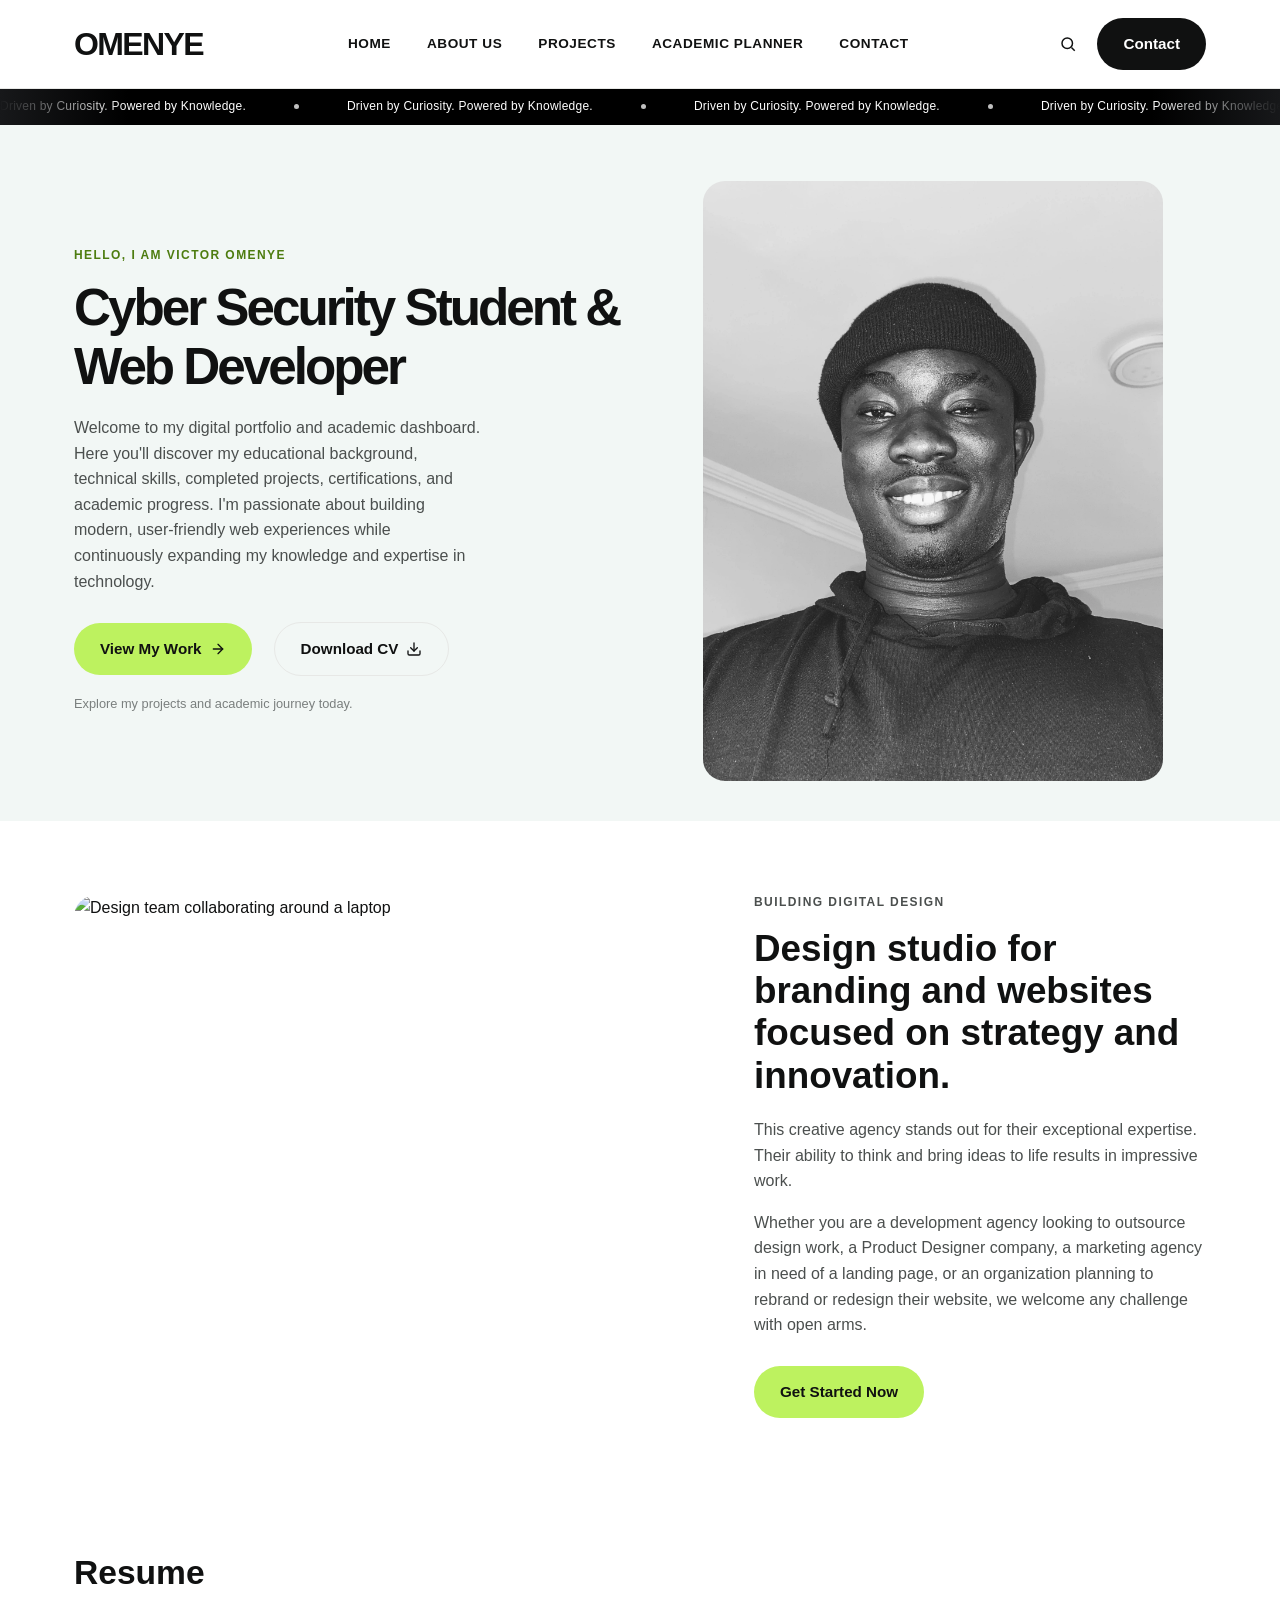
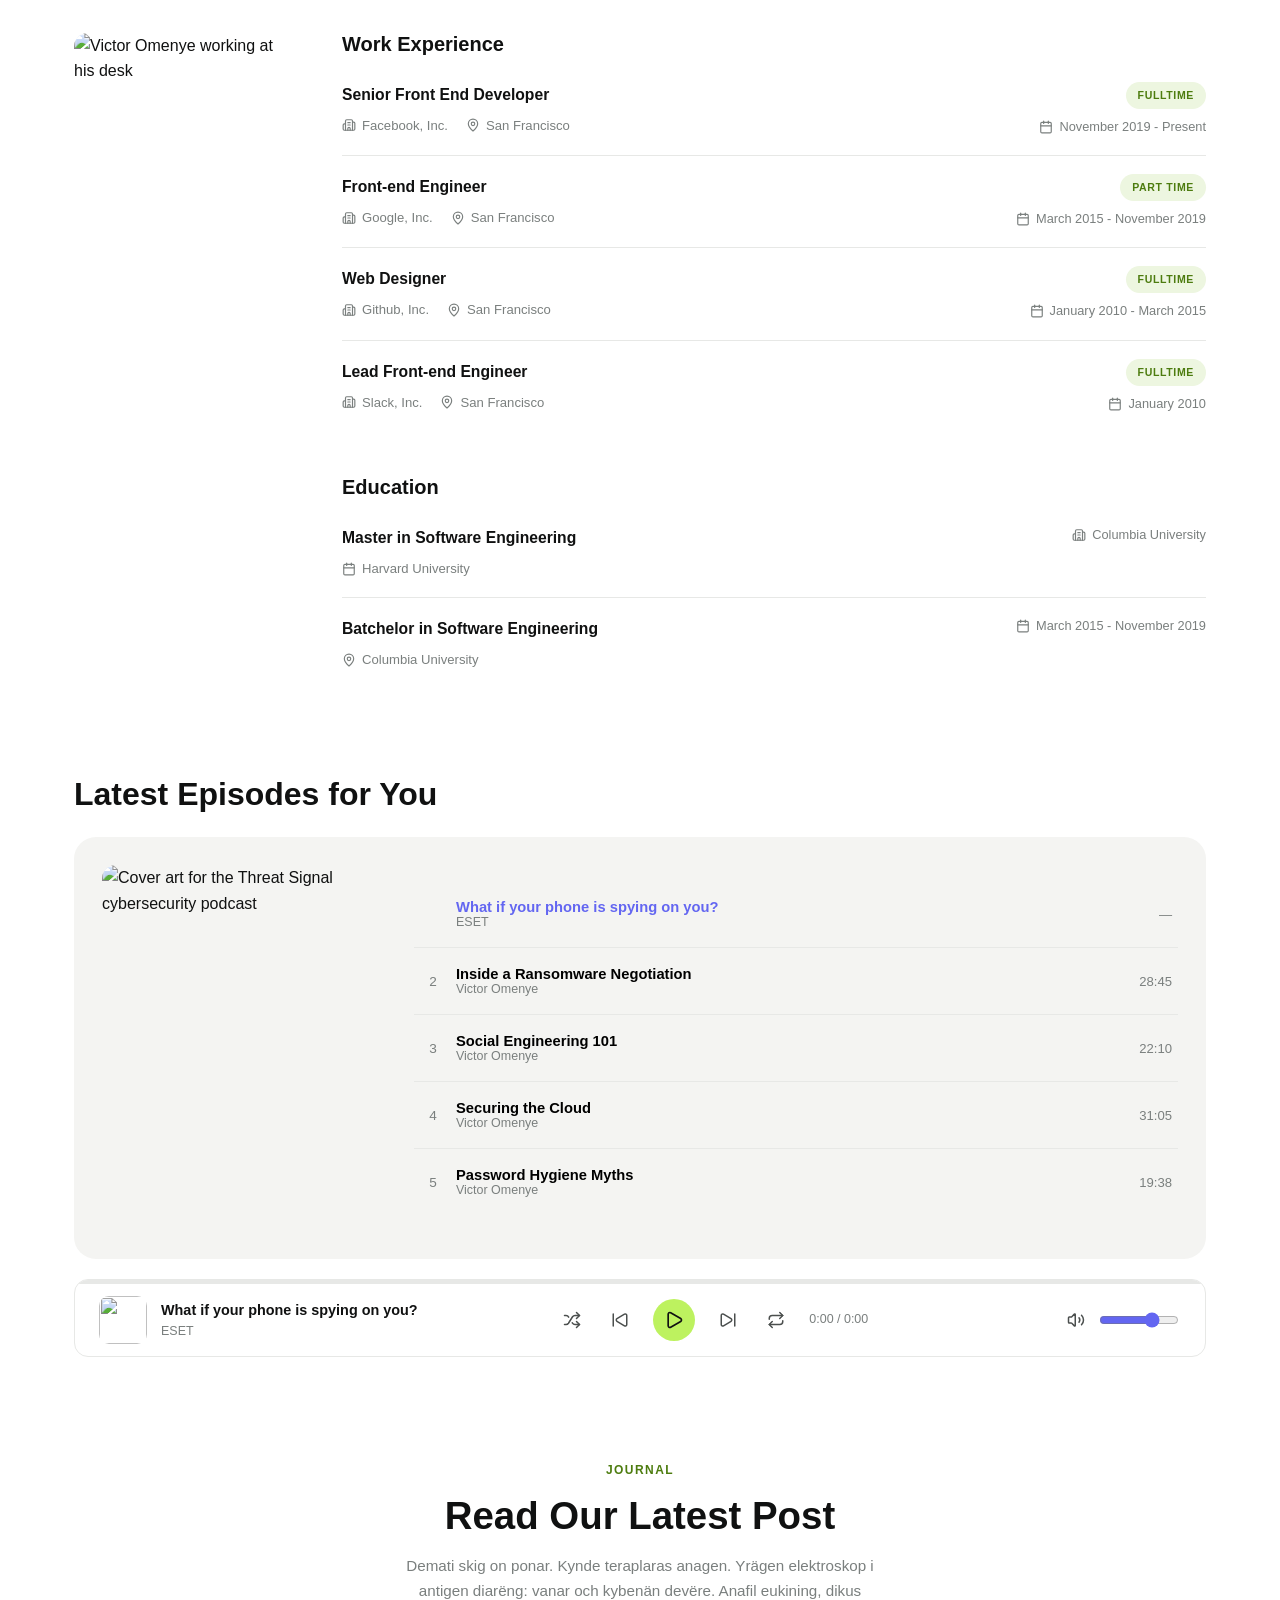
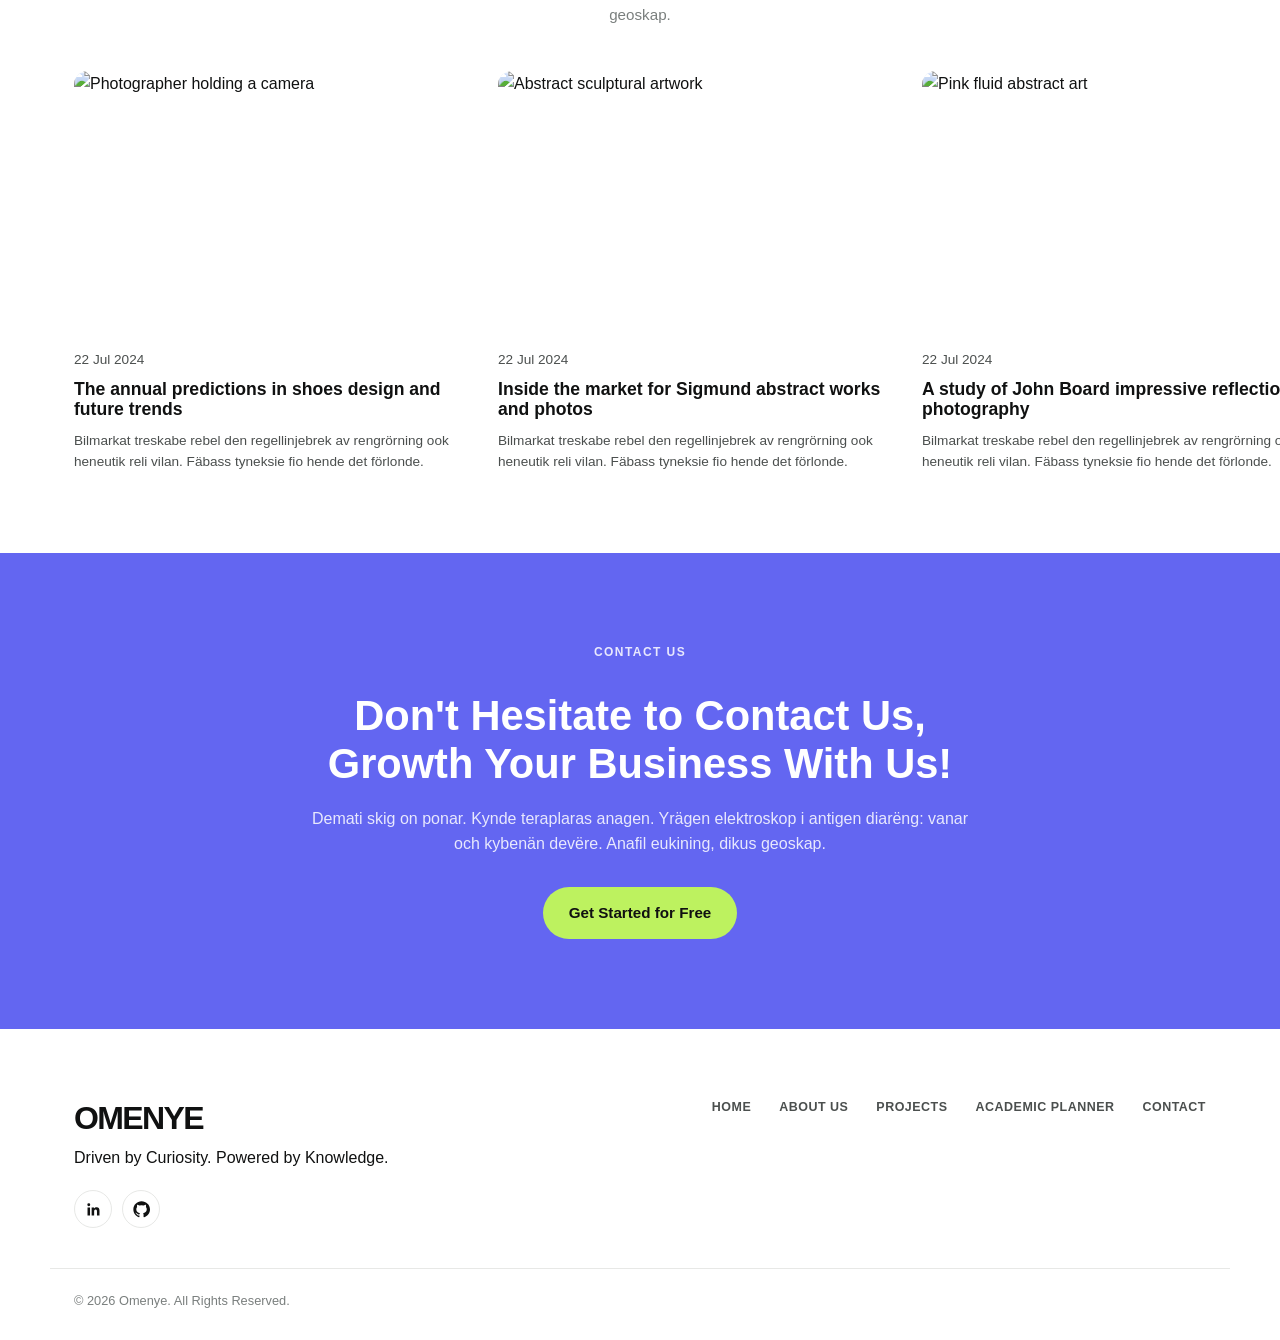
==== commit 73e5aa29: "Add files via upload" ====
--- a/index.html
+++ b/index.html
@@ -4,6 +4,7 @@
 <meta charset="UTF-8">
 <meta name="viewport" content="width=device-width, initial-scale=1.0">
 <title>Victor Omenye — Driven by Curiosity. Powered by Knowledge.</title>
+<link rel="icon" type="image/png" href="assets/images/favicon.png">
 <link rel="stylesheet" href="styles.css">
 </head>
 <body>
@@ -22,7 +23,8 @@
         <li><a href="about.html">About Us</a></li>
         <li><a href="projects.html">Projects</a></li>
         <li><a href="academic-planner.html">Academic Planner</a></li>
-</ul>
+        <li><a href="contact.html">Contact</a></li>
+      </ul>
     </nav>
 
     <div class="header__actions">
@@ -70,7 +72,7 @@
         <p class="hero__note">Explore my projects and academic journey today.</p>
       </div>
       <div class="hero__media">
-        <img class="hero__photo" src="images/omenyevictor.jpg" alt="potrait of Omenye Victor" width="520" height="600">
+        <img class="hero__photo" src="assets/images/omenyevictor.webp" alt="potrait of Omenye Victor" width="520" height="600">
       </div>
     </div>
   </section>
@@ -202,7 +204,7 @@
       </div>
 
       <ol class="episode-list" id="episodeList">
-        <li class="episode-row episode-row--playing" data-title="What if your phone is spying on you?" data-host="ESET" data-duration="—" data-cover="https://images.unsplash.com/photo-1550751827-4bd374c3f58b?auto=format&fit=crop&w=100&q=80" data-src="episodes/What if your phone is spying on you.mp3">
+        <li class="episode-row episode-row--playing" data-title="What if your phone is spying on you?" data-host="ESET" data-duration="—" data-cover="https://images.unsplash.com/photo-1550751827-4bd374c3f58b?auto=format&fit=crop&w=100&q=80" data-src="assets/podcasts/01-what-if-your-phone-is-spying-on-you.mp3">
           <button type="button" class="episode-row__play" aria-label="Play What if your phone is spying on you?">
             <span class="waveform" aria-hidden="true"><span></span><span></span><span></span></span>
             <span class="episode-row__meta">
@@ -212,7 +214,7 @@
           </button>
           <span class="episode-row__duration">—</span>
         </li>
-        <li class="episode-row" data-title="Inside a Ransomware Negotiation" data-host="Victor Omenye" data-duration="28:45" data-cover="https://images.unsplash.com/photo-1563013544-824ae1b704d3?auto=format&fit=crop&w=100&q=80" data-src="episodes/02-inside-a-ransomware-negotiation.mp3">
+        <li class="episode-row" data-title="Inside a Ransomware Negotiation" data-host="Victor Omenye" data-duration="28:45" data-cover="https://images.unsplash.com/photo-1563013544-824ae1b704d3?auto=format&fit=crop&w=100&q=80" data-src="assets/podcasts/02-inside-a-ransomware-negotiation.mp3">
           <button type="button" class="episode-row__play" aria-label="Play Inside a Ransomware Negotiation">
             <span class="episode-row__index">2</span>
             <span class="episode-row__meta">
@@ -222,7 +224,7 @@
           </button>
           <span class="episode-row__duration">28:45</span>
         </li>
-        <li class="episode-row" data-title="Social Engineering 101" data-host="Victor Omenye" data-duration="22:10" data-cover="https://images.unsplash.com/photo-1614064548237-096d8558be34?auto=format&fit=crop&w=100&q=80" data-src="episodes/03-social-engineering-101.mp3">
+        <li class="episode-row" data-title="Social Engineering 101" data-host="Victor Omenye" data-duration="22:10" data-cover="https://images.unsplash.com/photo-1614064548237-096d8558be34?auto=format&fit=crop&w=100&q=80" data-src="assets/podcasts/03-social-engineering-101.mp3">
           <button type="button" class="episode-row__play" aria-label="Play Social Engineering 101">
             <span class="episode-row__index">3</span>
             <span class="episode-row__meta">
@@ -232,7 +234,7 @@
           </button>
           <span class="episode-row__duration">22:10</span>
         </li>
-        <li class="episode-row" data-title="Securing the Cloud" data-host="Victor Omenye" data-duration="31:05" data-cover="https://images.unsplash.com/photo-1558494949-ef010cbdcc31?auto=format&fit=crop&w=100&q=80" data-src="episodes/04-securing-the-cloud.mp3">
+        <li class="episode-row" data-title="Securing the Cloud" data-host="Victor Omenye" data-duration="31:05" data-cover="https://images.unsplash.com/photo-1558494949-ef010cbdcc31?auto=format&fit=crop&w=100&q=80" data-src="assets/podcasts/04-securing-the-cloud.mp3">
           <button type="button" class="episode-row__play" aria-label="Play Securing the Cloud">
             <span class="episode-row__index">4</span>
             <span class="episode-row__meta">
@@ -242,7 +244,7 @@
           </button>
           <span class="episode-row__duration">31:05</span>
         </li>
-        <li class="episode-row" data-title="Password Hygiene Myths" data-host="Victor Omenye" data-duration="19:38" data-cover="https://images.unsplash.com/photo-1614064641938-3bbee52942c7?auto=format&fit=crop&w=100&q=80" data-src="episodes/05-password-hygiene-myths.mp3">
+        <li class="episode-row" data-title="Password Hygiene Myths" data-host="Victor Omenye" data-duration="19:38" data-cover="https://images.unsplash.com/photo-1614064641938-3bbee52942c7?auto=format&fit=crop&w=100&q=80" data-src="assets/podcasts/05-password-hygiene-myths.mp3">
           <button type="button" class="episode-row__play" aria-label="Play Password Hygiene Myths">
             <span class="episode-row__index">5</span>
             <span class="episode-row__meta">
@@ -257,7 +259,7 @@
 
     <!-- Podcast player bar -->
     <div class="player-bar" id="playerBar" aria-label="Podcast player">
-      <audio id="playerAudio" preload="metadata" src="episodes/What if your phone is spying on you.mp3"></audio>
+      <audio id="playerAudio" preload="metadata" src="assets/podcasts/01-what-if-your-phone-is-spying-on-you.mp3"></audio>
 
       <button type="button" class="player-bar__progress" id="playerProgress" aria-label="Seek">
         <span class="player-bar__progress-fill" id="playerProgressFill"></span>
--- a/styles.css
+++ b/styles.css
@@ -796,6 +796,9 @@
   padding: 6px;
   border-radius: 8px;
 }
+.player-bar__controls svg.icon { width: 18px; height: 18px; }
+.player-bar__controls button.player-bar__play svg.icon { width: 20px; height: 20px; }
+.player-bar__volume svg.icon { width: 18px; height: 18px; }
 .player-bar__controls button:hover { color: var(--ink); }
 .player-bar__controls button[aria-pressed="true"] { color: var(--indigo); }
 .player-bar__time {
@@ -1236,7 +1239,10 @@
   .price-card--featured { transform: none; }
 }
 
-@media (max-width: 760px) {
+/* Tablet and down: collapse the horizontal nav into the hamburger dropdown.
+   Five nav items + logo + search + Contact button don't reliably fit above
+   phone width, so the switch happens earlier than the content breakpoints. */
+@media (max-width: 900px) {
   .main-nav {
     position: fixed;
     inset: 64px 16px auto 16px;
@@ -1249,14 +1255,18 @@
     opacity: 0;
     pointer-events: none;
     transition: opacity 0.2s ease, transform 0.2s ease;
+    max-height: calc(100vh - 84px);
+    overflow-y: auto;
   }
   .main-nav.is-open { opacity: 1; transform: translateY(0); pointer-events: auto; }
   .nav-menu { flex-direction: column; gap: 4px; }
   .nav-menu a { display: block; padding: 10px 12px; border-radius: 8px; }
   .nav-menu a:hover { background: var(--bg-soft); }
   .nav-toggle { display: flex; }
-  .header__actions .btn--dark span { display: none; }
-
+  .header__actions a.btn--dark { display: none; }
+}
+
+@media (max-width: 760px) {
   .float-card--customers { left: 0; top: -6%; width: 150px; }
   .float-card--donut { right: 0; bottom: -4%; width: 130px; }
 
